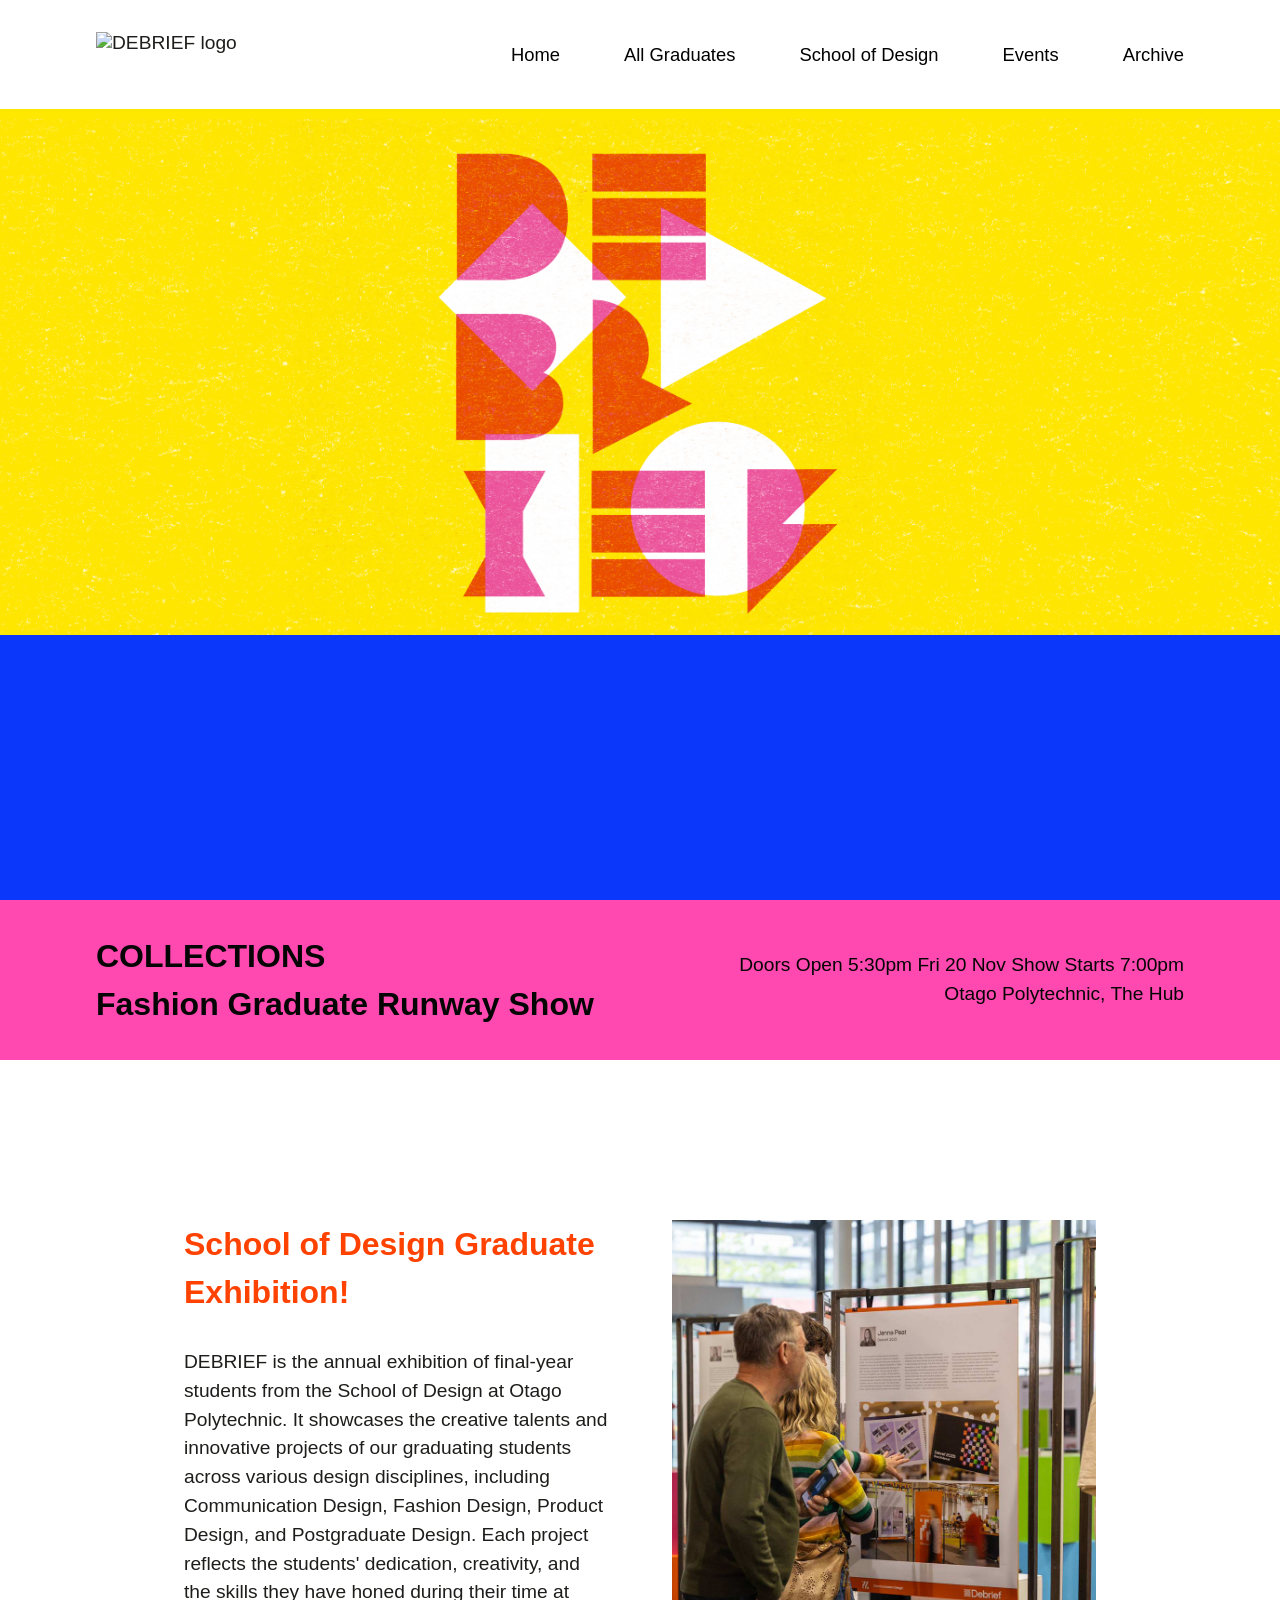
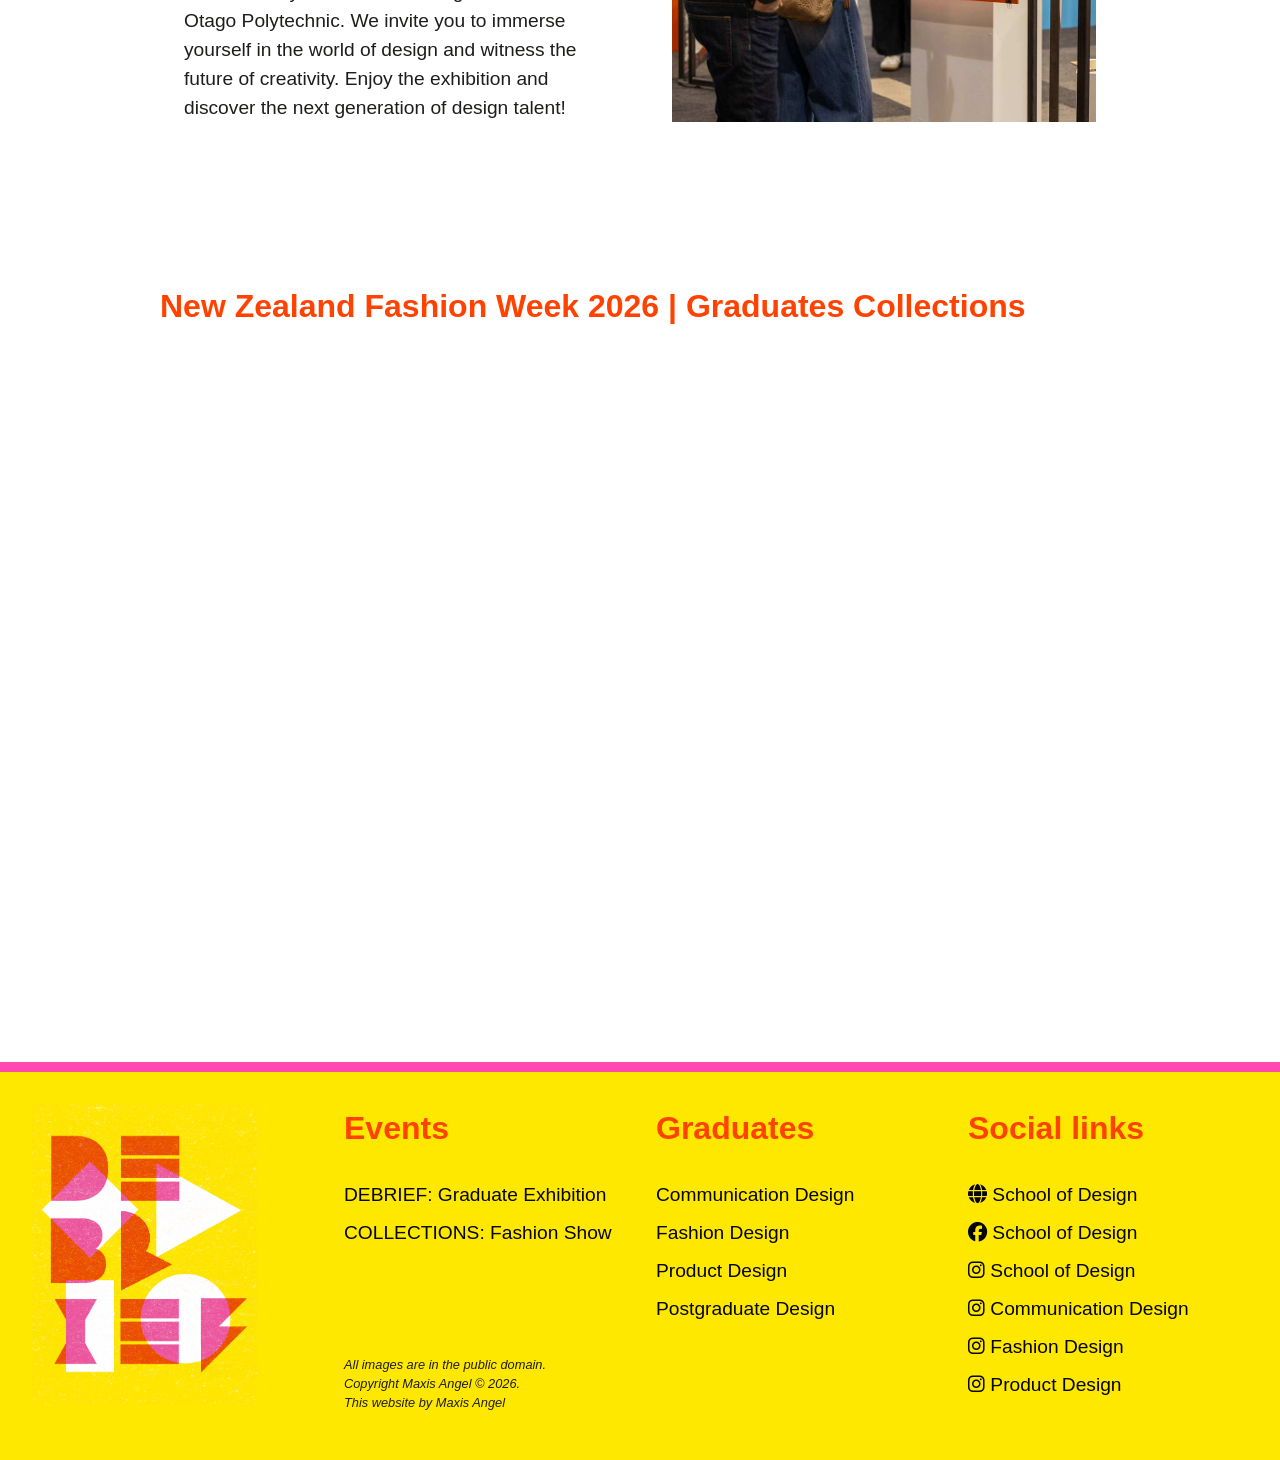
==== collections.html @ abe5d5ec "Initial commit" ====
<!DOCTYPE html>
<html lang="en-nz"> <!-- New Zealand English -->

<head>
    <meta charset="UTF-8">
    <meta name="viewport" content="width=device-width, initial-scale=1.0">

    <!-- Search Engine Optimisation (SEO) metadata. -->
    <meta name="description" content="My website description." />
    <link rel="canonical" href="http://design.ac.nz/student/2024/your-name/final-project" />
    <meta property="og:locale" content="en_NZ" />
    <meta property="og:type" content="website" />
    <meta property="og:title" content="My Website." />
    <meta property="og:description" content="My website description." />
    <meta property="og:url" content="http://design.ac.nz/student/2024/your-name/final-project" />
    <meta property="og:site_name" content="My Website." />
    <meta name="twitter:card" content="summary" />
    <meta name="twitter:description" content="My website description." />
    <meta name="twitter:title" content="My Website." />
    <meta name="twitter:site" content="@YourName" />
    <meta name="twitter:creator" content="@YourName" />
    <script
        type='application/ld+json'>{"@context":"https://schema.org","@type":"WebSite","@id":"http://design.ac.nz/student/2024/your-name/final-project","url":"http://design.ac.nz/student/2024/your-name/final-project","name":"My Website.","potentialAction":{"@type":"SearchAction","target":"http://design.ac.nz/student/2024/your-name/final-project?s={search_term_string}","query-input":"required name=search_term_string"}}</script>
    <script
        type='application/ld+json'>{"@context":"https://schema.org","@type":"Organization","url":"http://design.ac.nz/student/2024/your-name/final-project","sameAs":["https://www.facebook.com/YourName/","https://www.instagram.com/YourName/","https://www.youtube.com/user/YourName","https://nz.pinterest.com/YourName/","https://twitter.com/YourName"],"@id":"http://design.ac.nz/student/2024/your-name/final-project#organization","name":"My Website. Limited","logo":"http://design.ac.nz/student/2024/your-name/final-project/images/logo.png"}</script>
    <!-- / (SEO) metadata. -->

    <!-- Google Fonts - Google Sans -->
    <link rel="preconnect" href="https://fonts.googleapis.com">
    <link rel="preconnect" href="https://fonts.gstatic.com" crossorigin>
    <link href="https://fonts.googleapis.com/css2?family=Google+Sans:ital,opsz,wght@0,17..18,400..700;1,17..18,400..700&display=swap" rel="stylesheet">

    <!-- Google Fonts - Host Grotesk
    <link rel="preconnect" href="https://fonts.googleapis.com">
    <link rel="preconnect" href="https://fonts.gstatic.com" crossorigin>
    <link href="https://fonts.googleapis.com/css2?family=Host+Grotesk:ital,wght@0,300..800;1,300..800&display=swap" rel="stylesheet">

     Google Fonts - Space Grotesk
    <link rel="preconnect" href="https://fonts.googleapis.com">
    <link rel="preconnect" href="https://fonts.gstatic.com" crossorigin>
    <link href="https://fonts.googleapis.com/css2?family=Space+Grotesk:wght@300..700&display=swap" rel="stylesheet"> -->

    <!-- Google Fonts - hamburger menu icon -->
    <link rel="stylesheet" href="https://fonts.googleapis.com/css2?family=Material+Symbols+Outlined:opsz,wght,FILL,GRAD@20..48,100..700,0..1,-50..200&display=block" />

    <link href="https://fonts.googleapis.com/css2?family=Material+Symbols+Outlined" rel="stylesheet">

    <!-- Flickity Carousel CSS -->
    <link rel="stylesheet" href="https://unpkg.com/flickity@2/dist/flickity.min.css">

    <!-- my css -->
    <link rel="stylesheet" href="stylesheet.css">

    <link rel="stylesheet" href="https://cdnjs.cloudflare.com/ajax/libs/font-awesome/6.5.2/css/all.min.css">

    <title>Website Template</title>
</head>

<body>

            <!-- = = = = = = = = = = = = = = = = = = = = = = = = = = = = = =

          HEADER AND NAVIGATION
          Notes:
          - need to attach old debrief website links into archive button
          - ONLY create dummy pages!
          - need to add logo to the left of navigtion links. Right align the navigation links.
    
        = = = = = = = = = = = = = = = = = = = = = = = = = = = = = = -->

        <header>
            <nav class="topnav" id="myTopnav">

                <!-- Logo -->
                <div>
                    <img src="images/debrieflogo_nav.png" alt="DEBRIEF logo" class="navlogo">
                </div>

                <a href="index.html">Home</a>

                <!-- All Graduates -->
                <div class="dropdown">
                    <div class="dropdown-title">
                        <a href="graduates.html" class="dropbtn">All Graduates</a>
                        <button type="button" class="dropdown-toggle" onclick="toggleDropdown(this)" aria-label="Toggle All Graduates submenu">
                            <span class="material-symbols-outlined">expand_more</span>
                        </button>
                    </div>

                    <div class="dropdown-content">
                        <a href="students-communication.html">Communication Design</a>
                        <a href="students-fashion.html">Fashion Design</a>
                        <a href="students-product.html">Product Design</a>
                        <a href="students-postgraduate.html">Postgraduate Design</a>
                    </div>
                </div>

                <!-- School of Design -->
                <div class="dropdown">
                    <div class="dropdown-title">
                        <a href="school-of-design.html" class="dropbtn">School of Design</a>
                        <button type="button" class="dropdown-toggle" onclick="toggleDropdown(this)" aria-label="Toggle School of Design submenu">
                            <span class="material-symbols-outlined">expand_more</span>
                        </button>
                    </div>

                    <div class="dropdown-content">
                        <a href="about-communication.html">About Communication Design</a>
                        <a href="about-fashion.html">About Fashion Design</a>
                        <a href="about-product.html">About Product Design</a>
                        <a href="about-postgraduate.html">About Postgraduate Design</a>
                    </div>
                </div>

                <!-- Events -->
                <div class="dropdown">
                    <div class="dropdown-title">
                        <a href="events.html" class="dropbtn">Events</a>
                        <button type="button" class="dropdown-toggle" onclick="toggleDropdown(this)" aria-label="Toggle Events submenu">
                            <span class="material-symbols-outlined">expand_more</span>
                        </button>
                    </div>

                    <div class="dropdown-content">
                        <a href="debrief.html">DEBRIEF: Student Exhibition</a>
                        <a href="collections.html">COLLECTIONS: Fashion Show</a>
                    </div>
                </div>

                <!-- Archive -->
                <div class="dropdown">
                    <div class="dropdown-title">
                        <a href="archive.html" class="dropbtn">Archive</a>
                        <button type="button" class="dropdown-toggle" onclick="toggleDropdown(this)" aria-label="Toggle Archive submenu">
                            <span class="material-symbols-outlined">expand_more</span>
                        </button>
                    </div>

                    <div class="dropdown-content">
                        <a href="https://design.ac.nz/debrief/2025/" target="_blank">2025</a>
                        <a href="https://design.ac.nz/debrief/2024/" target="_blank">2024</a>
                        <a href="https://design.ac.nz/graduate/2023/" target="_blank">2023</a>
                        <a href="https://design.ac.nz/graduate/2022/" target="_blank">2022</a>
                        <a href="https://design.ac.nz/graduate/2021/" target="_blank">2021</a>
                        <a href="https://design.ac.nz/graduate/2020/" target="_blank">2020</a>
                        <a href="https://design.ac.nz/graduate/2019/" target="_blank">2019</a>
                        <a href="https://design.ac.nz/graduate/2018/" target="_blank">2018</a>
                        <a href="https://design.ac.nz/graduate/2017/" target="_blank">2017</a>
                        <a href="https://design.ac.nz/graduate/2016/" target="_blank">2016</a>
                        <a href="https://design.ac.nz/graduate/2015/" target="_blank">2015</a>
                        <a href="https://design.ac.nz/graduate/2014/" target="_blank">2014</a>
                        <a href="https://design.ac.nz/graduate/2013/" target="_blank">2013</a>
                        <a href="https://design.ac.nz/graduate/2012/" target="_blank">2012</a>
                        <a href="https://design.ac.nz/graduate/2011/" target="_blank">2011</a>
                        <a href="https://design.ac.nz/graduate/2010/" target="_blank">2010</a>
                    </div>
                </div>

            </nav>
            

            <!-- Hamburger -->
            <button type="button" class="icon" id="menuToggle" onclick="toggleMenu()" aria-label="Toggle menu" aria-expanded="false" aria-controls="myTopnav">
                <span class="material-symbols-outlined" id="menuIcon">menu</span>
            </button>
        </header>

    <script>
        function toggleMenu() {
            var nav = document.getElementById("myTopnav");
            var button = document.getElementById("menuToggle");
            var icon = document.getElementById("menuIcon");

            if (nav.className === "topnav") {
                nav.className += " responsive";
                icon.textContent = "close";
                button.setAttribute("aria-expanded", "true");
            } else {
                nav.className = "topnav";
                icon.textContent = "menu";
                button.setAttribute("aria-expanded", "false");
            }
        }

        function toggleDropdown(button) {
            if (window.innerWidth <= 1170) {
                var dropdown = button.closest(".dropdown");
                dropdown.classList.toggle("open");
            }
        }
    </script>

        <!-- = = = = = = = = = = = = = = = = = = = = = = = = = = = = = =

          LOOPING ANIMATION
    
        = = = = = = = = = = = = = = = = = = = = = = = = = = = = = = -->

        <section class="looping-animation">
            <img src="images/DEBRIEFlogo_Screen.png" alt="All Design Graduates" class="title-image">
        </section>

        <section class="debrief-dates">
            <h2 class="debrief-dates-title">
                COLLECTIONS <br class="desktop-break"> Fashion Graduate Runway Show
            </h2>
            <p> 
                Doors Open 5:30pm Fri 20 Nov <span class="mobile-break"><br></span> Show Starts 7:00pm <br> Otago Polytechnic, The Hub
            </p>
        </section>

    <main> <!-- Main content area is set to 100% width -->

        <!-- = = = = = = = = = = = = = = = = = = = = = = = = = = = = = =

          DESCRIPTION OF DEBRIEF
    
        = = = = = = = = = = = = = = = = = = = = = = = = = = = = = = -->

        <article class="single-item">
            <h2 class="single-item__h2">School of Design Graduate Exhibition!</h2>

            <p class="single-item__introduction">DEBRIEF is the annual exhibition of final-year students from the School of Design at Otago Polytechnic. It showcases the creative talents and innovative projects of our graduating students across various design disciplines, including Communication Design, Fashion Design, Product Design, and Postgraduate Design. Each project reflects the students' dedication, creativity, and the skills they have honed during their time at Otago Polytechnic. We invite you to immerse yourself in the world of design and witness the future of creativity. Enjoy the exhibition and discover the next generation of design talent!</p>

            <img src="images/square_placeholder.jpg" alt="DEBRIEF exhibition image" class="single-item__image">
        </article>

        <section class="collections-OP-video">
            <h2>
                New Zealand Fashion Week 2026 | Graduates Collections
            </h2>

            <div class="youtube-video">
                <iframe
                    id="walkthrough-video"
                    src="https://www.youtube.com/embed/FX4dPj4fS08"
                    title="YouTube video player"
                    frameborder="0"
                    allow="accelerometer; autoplay; clipboard-write; encrypted-media; gyroscope; picture-in-picture; web-share"
                    referrerpolicy="strict-origin-when-cross-origin"
                    allowfullscreen>
                </iframe>
            </div>
        </section>

    </main> <!-- End of main content area -->

        <!-- = = = = = = = = = = = = = = = = = = = = = = = = = = = = = =

          FOOTER
    
        = = = = = = = = = = = = = = = = = = = = = = = = = = = = = = -->

        <footer>
            <div class="footer-grid">

                <article class="footer__image">
                    <img src="images/debrieflogo_portrait.png" alt="DEBRIEF logo" class="footer__image__logo">
                </article>

                <article class="footer__menu">
                    <h2>
                        Events
                    </h2>
                    <ul class="footer__menu__list">
                        <li><a href="debrief.html">DEBRIEF: Graduate Exhibition</a></li>
                        <li><a href="collections.html">COLLECTIONS: Fashion Show</a></li>
                    </ul>

                    <div class="footer__copyright-details">
                        <p>All images are in the public domain.<br>Copyright Maxis Angel &copy; 2026.</p>
                        <p xmlns:cc="http://creativecommons.org/ns#" xmlns:dct="http://purl.org/dc/terms/"><span
                        property="dct:title">This website</span> by <span property="cc:attributionName">Maxis Angel</span></p>
                    </div>

                </article>

                <article class="footer__menu">
                    <h2>
                        Graduates
                    </h2>
                    <ul class="footer__menu__list">
                        <li><a href="students-communication.html">Communication Design</a></li>
                        <li><a href="students-fashion.html">Fashion Design</a></li>
                        <li><a href="students-product.html">Product Design</a></li>
                        <li><a href="students-postgraduate.html">Postgraduate Design</a></li>
                    </ul>
                </article>

                <article class="footer__menu">
                    <h2>
                        Social links
                    </h2>
                    <ul class="footer__menu__list">
                        <li><a href="https://www.op.ac.nz/schools/school-of-design" target="_blank"><i class="fa-solid fa-globe"></i> School of Design</a></li>
                        <li><a href="#" target="_blank"><i class="fa-brands fa-facebook"></i> School of Design</a></li>
                        <li><a href="https://www.instagram.com/otagopolydesign/" target="_blank"><i class="fa-brands fa-instagram"></i> School of Design</a></li>
                        <li><a href="https://www.instagram.com/otagopolycommunication/" target="_blank"><i class="fa-brands fa-instagram"></i> Communication Design</a></li>
                        <li><a href="https://www.instagram.com/otagopolyfashion/" target="_blank"><i class="fa-brands fa-instagram"></i> Fashion Design</a></li>
                        <li><a href="https://www.instagram.com/otagopolyproduct/" target="_blank"><i class="fa-brands fa-instagram"></i> Product Design</a></li>
                    </ul>
                </article>

            </div>


            <!-- <p>
                Copyright Your Name &copy; 2024. Copyright material on this website is protected by copyright owned by
                Your Name Here. Unless indicated otherwise for specific items or collections of content (either below or
                within specific items or collections), this copyright material is licensed for re-use under the Creative
                Commons Attribution / Share-Alike (CC BY-SA 4.0) International licence. In essence, you are free to
                copy, distribute and adapt the material, as long as you attribute it to me and abide by the other
                licence terms. Please note that this licence does not apply to any logos, design, images, photography,
                drawing, animation, emblems and trade marks on the website or to the website’s design elements, or to
                any other photography and imagery embedded in the website or used in the background. Those specific
                items may not be re-used without express permission from the website owner.
            </p> -->

        </footer>
    </body>
---- stylesheet.css ----
/*  = = = = = = = = = = = = = = = = = = = = = = = = = = = = = = = = =

  Author: Your name here
  Date: creation date

  CONTENTS:
  ________

  001   COLOUR                          (line 24)
  002.  GENERAL STYLES                  (line 34)
  003.  HEADER                          (line 66)
  004.  NAVIGATION MENU                 (line 87)
  005.  INTRO BANNER AT TOP OF PAGE     (line 189)
  006.  FLICKITY CAROUSEL               (line 240)
  007.  PORTRAIT LAYOUT                 (line 258)
  008.  LANDSCAPE LAYOUT                (line 306)
  009.  MASONRY LAYOUT                  (line 354)
  010.  SINGLE ITEM LAYOUT              (line 380)
  011.  CONTACT FORM                    (line 507)
  012.  WEBSITE FOOTER                  (line 648)
  013.  DROPDOWN NAV                    (line 804)
  014.  BACKGROUND VIDEO                (line 864)

  (to jump to any section of the Contents, use the section number (e.g. 002) in 'Find', Cmd-F) */

/* = = = = = = = = = = = = = = = = = = = = = = = = = = = = = = = 
  
      001.  COLOUR
  
= = = = = = = = = = = = = = = = = = = = = = = = = = = = = = = = */

:root {
    --black-text: #050505;
    --orange-text: #FF4200;
    --main-background: #ffffff;
    --header-background: #ffffff;
    --intro-background: #ffffff;
    --portrait-background: #ffe800;
    --footer-background: #ffe800;
    --yellow: #ffe800;
    --pink: #ff48b0;
    --comms-green: #8dc63f;
    --comms-dark: #339c34;
    --fashion-blue: #60c8d6;
    --product-red: #ef4237;
    --postgrad-purple: #9c3e97;
}

/* = = = = = = = = = = = = = = = = = = = = = = = = = = = = = = = 
  
      002.  GENERAL STYLES
  
= = = = = = = = = = = = = = = = = = = = = = = = = = = = = = = = */

html, body {
    overflow-x: hidden;
}

body {
    font-optical-sizing: auto;
    font-weight: 400;
    font-style: normal;
    color: #1d1d1b;
    font-size: 1.2rem;
    background-color: #0b37fa;
}

p {
    line-height: 1.5;
    font-weight: 400; /* 400 is normal, 500 is medium, 600 is semi-bold, 700 is bold, */
    font-family: "Google Sans", sans-serif;
    font-size: 1.2rem;
}

h3 {
    font-family: "Google Sans", sans-serif;
    font-weight: 500;
    font-size: 1.25rem;
    line-height: 1.5;
}

h2 {
    font-family: "Google Sans", sans-serif;
    font-weight: 700;
    font-size: 2rem;
    line-height: 1.5;
}

h1 {
    font-family: "Google Sans", sans-serif;
    font-weight: 700;
    font-size: 3rem;
    line-height: 1.5;
    color: var(--orange-text)
}

img {
    width: 100%;
}

/* Box sizing rules */
*,
*::before,
*::after {
    box-sizing: border-box;
}

* {
    margin: 0;
    padding: 0;
    box-sizing: border-box;
}

/* This is the main content container for all pages - max width 100%, or 75rem*/
main {
    max-width: 100%;
    background-color: var(--main-background);
    margin: 0 auto;
    /* The line above makes the container centred within the page */
    font-family: "Google Sans", sans-serif;
    padding: 0rem 10rem;
}

@media screen and (max-width: 1170px) {
    main {
    background-color: var(--main-background);
    padding: 3rem;
    font-family: "Google Sans", sans-serif;
}
}

@media screen and (max-width: 600px) {
    main {
    background-color: var(--main-background);
    padding: 1rem;
    font-family: "Google Sans", sans-serif;
}
}

.external-link {
    text-decoration: underline;
    color: var(--cream-text);
}

.grid-heading {
    font-weight: 500;
    margin-top: 4rem;
    margin-left: 2rem;
}

.standalone-h2 {
    font-weight: 800;
    padding-top: 4rem;
    color: var(--orange-text);
}

/* = = = = = = = = = = = = = = = = = = = = = = = = = = = = = = =
  
    003.  HEADER
  
= = = = = = = = = = = = = = = = = = = = = = = = = = = = = = = = */

header {
    position: fixed;
    width: 100%;
    z-index: 10;
    margin: 0 auto;
    background-color: var(--header-background);
    border-bottom: 10px solid var(--yellow);
    padding: 2rem 6rem;
    font-family: "Google Sans", sans-serif;
}

header h1 {
    color: var(--orange-text);
    font-weight: 600;
}

.communication-header {
    border-bottom: 10px solid var(--comms-green);
}


/* = = = = = = = = = = = = = = = = = = = = = = = = = = = = = = = = =
  
    004.  NAVIGATION MENU
  
= = = = = = = = = = = = = = = = = = = = = = = = = = = = = = = = */

.topnav {
    display: flex;
    align-items: center;
    gap: 2rem 4rem;
    width: 100%;
    font-weight: 500;
}

.topnav a {
    color: #000;
    text-decoration: none;
    font-size: 1.15rem;
}

.topnav a:hover {
    text-decoration: underline;
}

.topnav a.current-page {
    font-weight: 500;
}


/* LOGO */

.topnav > div:first-child {
    margin-right: auto;
}

.navlogo {
    display: block;
    height: 45px;
    width: auto;
}


/* HAMBURGER */

.icon {
    display: none;
    position: absolute;
    top: 1.5rem;
    right: 2rem;
    background: none;
    border: none;
    outline: none;
    cursor: pointer;
    padding: 0;
    color: #000;
    font-size: 2rem;
}


/* DROPDOWN ARROW */

.dropdown-toggle {
    display: none;
}


/* SPACING FOR MOBILE MENU ITEMS */

.topnav.responsive > a,
.topnav.responsive > .dropdown {
    margin-bottom: 1rem;
}


/* = = = = = = = = = = = = = = = = = = = = = = = = = = = = = = =
  
    005.  RESPONSIVE NAVIGATION
  
= = = = = = = = = = = = = = = = = = = = = = = = = = = = = = = = */


/* First breakpoint */

@media screen and (max-width: 1170px) {

    header {
        min-height: 4rem;
        padding: 1rem 2rem;
    }

    .topnav a {
        display: none;
    }

    .icon {
        display: block;
        position: absolute;
        top: 1.5rem;
        right: 2rem;
    }

    .topnav.responsive {
        display: grid;
        grid-template-columns: 1fr;
        gap: 0.7rem;
        position: absolute;
        top: 0;
        right: 0;
        width: 100%;
        margin-top: 0;
        padding: 6rem 2rem 4rem 2rem;
        background-color: var(--header-background);
        box-sizing: border-box;
        overflow-x: hidden;
        border-bottom: 10px solid var(--yellow);
    }

    /* STOP LOGO FROM PUSHING MENU WIDER */
    .topnav.responsive > div:first-child {
        position: absolute;
        top: 1rem;
        left: 2rem;
        margin: 0;
        z-index: 2;
    }

    .topnav.responsive .navlogo {
        max-width: 100%;
        height: 45px;
        object-fit: contain;
    }

    .topnav.responsive a {
        display: block;
        text-align: right;
    }

    .topnav.responsive .dropdown-title {
        display: flex;
        align-items: center;
        justify-content: flex-end;
    }

    .topnav.responsive .dropdown-title .dropbtn {
        display: block;
    }

    .topnav.responsive .dropdown-toggle {
        display: block;
        background: none;
        border: none;
        padding: 0;
        margin-left: 0.5rem;
        cursor: pointer;
        color: #000;
    }

    .topnav.responsive .dropdown-toggle .material-symbols-outlined {
        display: block;
        font-size: 1.5rem;
    }

    .topnav.responsive .dropdown-content {
        display: none;
        position: static;
        min-width: 0;
        max-height: none;
        overflow: visible;
        box-shadow: none;
        border-radius: 0;
        padding: 0.25rem 0 0.5rem 1rem;
        background-color: transparent;
    }

    .topnav.responsive .dropdown:hover .dropdown-content {
        display: none;
    }

    .topnav.responsive .dropdown.open .dropdown-content {
        display: block;
    }

    .topnav.responsive .dropdown-content a {
        display: block;
        padding: 0.4rem 0;
        font-size: 1rem;
        text-align: right;
    }
}


/* Second breakpoint */

@media screen and (max-width: 400px) {

    header h1 {
        max-width: 18.75rem;
        line-height: 100%;
    }
}
/* = = = = = = = = = = = = = = = = = = = = = = = = = = = = = = = = =
  
    005.  INTRO BANNER AT TOP OF PAGE
  
= = = = = = = = = = = = = = = = = = = = = = = = = = = = = = = = = */

.introduction {
    background-color: var(--intro-background);
    padding: 2rem;
}

.introduction h2 {
    color: var(--orange-text);
    font-weight: 400;
    font-size: 1.8rem;
    margin-bottom: 1rem;
}

.introduction p {
    color: var(--orange-text);
    font-weight: 300;
    font-size: 1rem;
    margin-bottom: 1rem;
}

.readmore-button {
    background-color: var(--button-colour);
    border: none;
    color: var(--off-white);
    padding: 7px 20px;
    text-align: center;
    text-decoration: none;
    display: inline-block;
    font-size: 1rem;
    margin-top: 1rem;
    cursor: pointer;
    box-shadow: 0 2px 5px rgba(0, 0, 0, 0.25);
    transition: all .3s;
    border-radius: 5px;
}

.readmore-button:hover {
    background-color: var(--button-colour);
    color: var(--cream-text);
    box-shadow: none;
}

.readmore-button:active {
    box-shadow: inset 0 2px 15px rgba(0, 0, 0, .3);
}

/* = = = = = = = = = = = = = = = = = = = = = = = = = = = = = = = = =
  
    006.  FLICKITY CAROUSEL
  
= = = = = = = = = = = = = = = = = = = = = = = = = = = = = = = = = */

.carousel-section .caption {
    background: var(--slide-out-menu-background);
    margin: 0;
    padding: 10px;
    text-align: center;
    color: var(--description-text-colour);
    font-size: .8rem;
    font-weight: 200;
    font-family: var(--typeface-open-sans);
    font-style: italic;
}

.carousel-cell {
    width: 100%;
}

/* = = = = = = = = = = = = = = = = = = = = = = = = = = = = = = = = =
  
    007.  PORTRAIT LAYOUT - for a grid of portrait format images
  
= = = = = = = = = = = = = = = = = = = = = = = = = = = = = = = = = */

/* This sets the grid layout for the page. */
@supports (display: grid) {
    .portrait__grid {
        display: grid;
        grid-template-columns: repeat(4,1fr);
        gap: 2rem;
        margin: 2rem;
    }
}

@media (max-width: 900px) {
        .portrait__grid {
            grid-template-columns: repeat(2, 1fr);
            gap: 2rem;
            margin: 2rem;
            display: grid;
        }
    }

/* This 'portrait' class is a container for the text and images */
.portrait {
    text-align: center;
    background-color: var(--portrait-background);
    border-radius: .4rem;
    padding: 2rem 2rem 1.4rem 2rem;
    transition: box-shadow .3s;
    text-decoration: none;
    color: var(--dark-text);
}

.portrait:hover {
    box-shadow: rgba(50, 50, 93, 0.5) 0px 13px 27px -5px, rgba(0, 0, 0, 0.5) 0px 8px 16px -8px;
}

.portrait__image {
    width: 100%;
}

.portrait__name {
    color: var(--dark-text);
    font-weight: 400;
    margin-top: .8rem;
    margin-bottom: .4rem;
}

.portrait__description {
    color: var(--dark-text);
    font-weight: 400;
    font-size: .7rem;
    margin-bottom: 1rem;
}

/* *********************
    Discipline Grid - REGULAR
********************* */

/* This sets the grid layout for the page. */
@supports (display: grid) {
    .discipline__grid {
        display: grid;
        grid-template-columns: repeat(4, minmax(0, 1fr));
        gap: 2rem;
        margin: 2rem;
    }
}


/* Tablet / mobile */
@media (max-width: 1170px) {
    .discipline__grid {
        grid-template-columns: 1fr;
        gap: 1rem;
        margin: 2rem;
    }

    .discipline {
        display: grid;
        grid-template-columns: 1fr 2fr;
        align-items: center;
        gap: 1.5rem;
        text-align: left;
    }

    .discipline__image {
        max-height: 150px;
        width: auto;
    }

    .discipline__name {
        margin: 0;
    }
}

@media (max-width: 520px) {
    .discipline__grid {
        grid-template-columns: 1fr;
        gap: 1rem;
        margin: 2rem;
    }

    .discipline {
        grid-template-columns: 1fr;
        text-align: center;
    }

    .discipline__image {
        width: 100%;
        height: auto;
        object-fit: contain;
        display: block;
        margin: 0 auto;
    }

    .discipline__name {
        margin-top: .8rem;
        margin-bottom: .4rem;
    }
}


/* This 'discipline' class is a container for the text and images */
.discipline {
    text-align: center;
    border-radius: .4rem;
    padding: 2rem 2rem 1.4rem 2rem;
    transition: box-shadow .3s;
    text-decoration: none;
    color: var(--dark-text);
    min-width: 0;
    box-sizing: border-box;
}


/* The :nth-child targets each discipline box to allow them to be different colours */
.discipline:nth-child(1) {
    background-color: var(--comms-green);
}

.discipline:nth-child(2) {
    background-color: var(--fashion-blue);
}

.discipline:nth-child(3) {
    background-color: var(--product-red);
}

.discipline:nth-child(4) {
    background-color: var(--postgrad-purple);
}


.discipline:hover {
    box-shadow: rgba(50, 50, 93, 0.5) 0px 13px 27px -5px,
                rgba(0, 0, 0, 0.5) 0px 8px 16px -8px;
}


.discipline__name {
    color: var(--dark-text);
    font-weight: 400;
    margin-top: .8rem;
    margin-bottom: .4rem;
}


.discipline__description {
    color: var(--dark-text);
    font-weight: 400;
    font-size: .7rem;
    margin-bottom: 1rem;
}

/**********************
    Discipline Grid - NARROW
**********************/

@supports (display: grid) {

    /* =================================
       DESKTOP — 4 boxes in one row
    ================================= */

    .discipline__grid__narrow {
        display: none;
        grid-template-columns: repeat(4, minmax(0, 1fr));
        gap: 2rem;
        margin: 2rem;
    }

    /* Show grid when opened */
    .discipline__grid__narrow.open {
        display: grid;
    }

    /* Image + name side-by-side inside each box */
    .discipline_narrow {
        display: grid;
        grid-template-columns: 1fr 2fr;
        align-items: center;
        gap: 1rem;
        border-radius: .4rem;
        color: var(--black-text);
        padding: 1rem 2rem;
    }

    .discipline__image_narrow {
        width: 100%;
        height: auto;
        display: block;
    }

    .discipline_narrow .discipline__name_narrow {
        color: var(--black-text);
        font-weight: 500;
        font-size: 1.5rem;
        margin-top: .8rem;
        margin-bottom: .4rem;
    }
}


/* =================================
   DISCIPLINE TITLE + ARROW
   ALWAYS CLICKABLE
================================= */

.discipline-toggle {
    display: inline-flex;
    align-items: center;
    justify-content: flex-start;
    gap: .6rem;

    border: none;
    background: none;
    padding: 0;

    font-family: inherit;
    font-size: inherit;
    text-align: left;

    cursor: pointer;
}


/* Title */
.discipline-toggle__title {
    display: block;
}


/* Arrow */
.discipline-arrow {
    display: inline-flex;
    align-items: center;
    justify-content: center;

    font-family: Arial, sans-serif;
    font-size: 2rem;
    font-weight: 900;
    line-height: 1;

    height: 1em;
    width: 1em;

    transform: translateY(-0.05em);

    transition: transform .2s ease;
}


/* Open state */
.discipline-toggle.open .discipline-arrow {
    transform: translateY(-0.05em) rotate(180deg);
}



/* =================================
   BELOW 1600px
   Single-column dropdown
================================= */

@media (max-width: 1600px) {

    .discipline__grid__narrow.open {
        grid-template-columns: 1fr;
        gap: 1rem;
        margin: 1rem 2rem 2rem;
    }

    .discipline_narrow {
        grid-template-columns: 1fr 2fr;
        text-align: left;
    }

    .discipline__image_narrow {
        max-height: 150px;
        width: auto;
    }

    .discipline__name_narrow {
        margin: 0;
    }
}


/* =================================
   MOBILE — 520px AND BELOW
================================= */

@media (max-width: 520px) {

    .discipline__grid__narrow.open {
        grid-template-columns: 1fr;
        gap: 1rem;
        margin: 2rem;
    }

    .discipline_narrow {
        grid-template-columns: 1fr;
        text-align: center;
    }

    .discipline__image_narrow {
        width: 100%;
        height: auto;
        object-fit: contain;
        display: block;
        margin: 0 auto;
    }

    .discipline__name_narrow {
        margin-top: .8rem;
        margin-bottom: .4rem;
    }
}


/* =================================
   DISCIPLINE COLOURS
================================= */

.discipline_narrow:nth-child(1) {
    background-color: var(--comms-green);
}

.discipline_narrow:nth-child(2) {
    background-color: var(--fashion-blue);
}

.discipline_narrow:nth-child(3) {
    background-color: var(--product-red);
}

.discipline_narrow:nth-child(4) {
    background-color: var(--postgrad-purple);
}

/* = = = = = = = = = = = = = = = = = = = = = = = = = = = = = = = = =
  
    009.  MASONRY LAYOUT - for a mix of landscape and portrait format images
  
= = = = = = = = = = = = = = = = = = = = = = = = = = = = = = = = = */

.grid--masonry {
    columns: 2;
    column-gap: 4rem;
}

.grid--masonry > * {
    width: 100%;
}

.grid--masonry img {
    width: 100%;
    height: auto;
    display: block;
    border-radius: 4px;
    margin-bottom: 4rem;
    break-inside: avoid;
    cursor: pointer;
}

@media screen and (max-width: 1170px) {

    .grid--masonry {
        columns: 2;
        column-gap: 2rem;
    }
}

@media screen and (max-width: 600px) {

    .grid--masonry {
        columns: 1;
        column-gap: 2rem;
    }
}


/* = = = = = = = = = = = = = = = = = = = = = = = = = = = = = = = = =
  
    Different image layout (Individual Project page)
  
= = = = = = = = = = = = = = = = = = = = = = = = = = = = = = = = = */

.project-content {
    width: 100%;
}

/* FULL WIDTH IMAGE */

.image-full {
    width: 100%;
    padding-bottom: 4rem;
}

.image-full img {
    display: block;
    width: 100%;
    height: auto;
}


/* TWO HALF WIDTH IMAGES */

.image-half {
    display: grid;
    grid-template-columns: 1fr 1fr;
    width: 100%;
    padding-bottom: 4rem;
    column-gap: 4rem;
}

.image-half img {
    display: block;
    width: 100%;
    height: auto;
}

@media screen and (max-width: 600px) {

    .image-half {
        grid-template-columns: 1fr;
    }

    .project-text {
        padding: 4rem 2rem;
    }

}


/* = = = = = = = = = = = = = = = = = = = = = = = = = = = = = = = = =
  
    Lightbox
  
= = = = = = = = = = = = = = = = = = = = = = = = = = = = = = = = = */

/* =========================================
   LIGHTBOX
========================================= */

.lightbox {
    position: fixed;
    inset: 0;
    z-index: 9999;

    display: none;
    align-items: center;
    justify-content: center;

    background: rgba(0, 0, 0, 0.95);

    padding: 2rem;
}

.lightbox.active {
    display: flex;
}


/* IMAGE */

.lightbox-image {
    max-width: 90vw;
    max-height: 90vh;

    width: auto;
    height: auto;

    object-fit: contain;
}


/* CLOSE BUTTON */

.lightbox-close {
    position: absolute;

    top: 2rem;
    right: 2rem;

    border: none;
    background: none;

    color: white;

    font-size: 3rem;
    line-height: 1;

    cursor: pointer;

    z-index: 2;
}


/* ARROWS */

.lightbox-arrow {
    position: absolute;

    top: 50%;
    transform: translateY(-50%);

    border: none;
    background: none;

    color: white;

    font-size: 3rem;

    cursor: pointer;

    padding: 2rem;

    z-index: 2;
}

.lightbox-prev {
    left: 1rem;
}

.lightbox-next {
    right: 1rem;
}


/* MAKE PROJECT IMAGES CLICKABLE */

.image-full img,
.image-half img {
    cursor: pointer;
}


/* MOBILE */

@media screen and (max-width: 600px) {

    .lightbox {
        padding: 1rem;
    }

    .lightbox-image {
        max-width: 100%;
        max-height: 85vh;
    }

    .lightbox-arrow {
        font-size: 2rem;
        padding: 1rem;
    }

    .lightbox-prev {
        left: 0;
    }

    .lightbox-next {
        right: 0;
    }

    .lightbox-close {
        top: 1rem;
        right: 1rem;
        font-size: 2.5rem;
    }

}


/* = = = = = = = = = = = = = = = = = = = = = = = = = = = = = = = = =
  
    Project description (above masonry)
  
= = = = = = = = = = = = = = = = = = = = = = = = = = = = = = = = = */

.project-info {
    display: grid;
    grid-template-columns: 1fr 1fr;
    gap: 4rem;
    align-items: center;
    padding-bottom: 4rem;
    padding-top: 15rem;
}

.project-info__title {
    display: flex;
    flex-direction: column;
    gap: 1rem;
}

.project-info h2,
.project-info h3,
.project-info p {
    margin: 0;
}

@media screen and (max-width: 1170px) {

    .project-info {
        display: grid;
        grid-template-columns: 1fr;
        column-gap: 0;
        padding-top: 6rem;
    }
}

/* = = = = = = = = = = = = = = = = = = = = = = = = = = = = = = = = =
  
    STUDENT INFORMATION SECTION (Individual Portfolio page)
  
= = = = = = = = = = = = = = = = = = = = = = = = = = = = = = = = = */

.student-info {
    padding: 10rem 0rem;
    display: grid;
    grid-template-columns: 1fr 1fr;
    column-gap: 4rem;
    row-gap: 0rem;
}

.student-contact-info {
    grid-column: 1;
    grid-row: 1 / 3;
}

.student-written-info {
    grid-column: 2;
    grid-row: 1;
}

.student-quote {
    grid-column: 2;
    grid-row: 2;

    color: var(--orange-text);
    font-weight: 700;
    font-size: 1.5rem;
}

.student-profile {
    width: 15rem;
    height: 15rem;
    border-radius: 50%;
    object-fit: cover;
    display: block;
}

.student-contacts {
    padding: 4rem 0rem 0rem 0rem;
    padding-right: 4rem;
    list-style: none;
    display: grid;
    grid-template-columns: 1fr 1fr;
    gap: 1rem 3rem;
}

.student-description {
    padding: 2rem 0rem;
}

@media screen and (max-width: 1495px) {
    .student-contacts {
        grid-template-columns: 1fr;
        padding: 2rem 0rem 0rem 0rem;
    }
}

@media screen and (max-width: 900px) {
    .student-quote {
        grid-column: 1 / -1;
        grid-row: 2;
    }
    .student-profile {
        width: 10rem;
        height: 10rem;
    }
    .student-written-info {
        padding-bottom: 2rem;
    }
}

@media screen and (max-width: 765px) {
    .student-info {
        grid-template-columns: 1fr;
    }

    .student-contact-info {
        grid-column: 1;
        grid-row: auto;
    }

    .student-written-info {
        grid-column: 1;
        grid-row: auto;
    }

    .student-quote {
        grid-column: 1;
        grid-row: auto;
    }

    .student-info {
        grid-template-columns: 1fr;
        padding: 4rem 0rem;
    }

    .student-contact-info {
        display: contents;
    }

    .student-profile {
        order: 1;
        justify-self: center;
        width: 15rem;
        height: 15rem;
    }

    .student-written-info {
        order: 2;
        padding: 2rem 0rem 0rem 0rem;
    }

    .student-quote {
        order: 3;
        padding: 0;
    }

    .student-contacts {
        order: 4;
    }
}

/* = = = = = = = = = = = = = = = = = = = = = = = = = = = = = = = = =
  
    010.  SINGLE ITEM LAYOUT
  
= = = = = = = = = = = = = = = = = = = = = = = = = = = = = = = = = */

@supports (display: grid) {

    .single-item {
        position: relative;
        display: grid;
        grid-template-columns: 1fr 1fr;
        column-gap: 4rem;

        width: min(95%, 70em);
        margin-inline: auto;
        padding: 10rem 0rem;
    }


    /* HEADER / H2 */

    .single-item__h2 {
        grid-column: 1;
        grid-row: 1;

        color: var(--orange-text);
        font-weight: 800;
        font-size: 2rem;

        margin: 0;
        padding: 0;
    }


    /* INTRODUCTION */

    .single-item__introduction {
        grid-column: 1;
        grid-row: 2;

        font-weight: 400;
        font-size: 1.2rem;
        max-width: 50rem;

        margin: 2rem 0 0 0;
        padding: 0;
    }


    /* IMAGE */

    .single-item__image {
        position: absolute;

        top: 10rem;
        right: 0;

        width: calc(50% - 2rem);
        height: calc(100% - 20rem);

        object-fit: cover;
        object-position: center;

        padding: 0;
    }


    /* PARAGRAPH */

    .single-item__p {
        font-weight: 400;
        font-size: 1.2rem;
        margin-bottom: 1rem;
    }


    /* H3 */

    .single-item__h3 {
        font-weight: 300;
        font-size: 2rem;
        line-height: 2.8rem;
        color: var(--dark-text);
    }
}

/* = = = = = = = = = = = = = = = = = = = = = = = = = = = = = = = =
  
    SINGLE ITEM MEDIA QUERIES
  
= = = = = = = = = = = = = = = = = = = = = = = = = = = = = = = = */


/* Mobile - max width 925px */

@media screen and (max-width: 925px) {

    .single-item {
        display: grid;
        grid-template-columns: 1fr;
        column-gap: 0;
        padding: 5rem 0rem;

        width: min(95%, 70em);
    }


    .single-item__h2 {
        grid-column: 1;
        grid-row: 1;
    }


    .single-item__introduction {
        grid-column: 1;
        grid-row: 2;

        margin-top: 2rem;
    }


    .single-item__image {
        position: static;

        grid-column: 1;
        grid-row: 3;

        width: 100%;
        height: auto;
        max-height: 500px;

        padding: 2rem 0 2rem 0;

        object-fit: cover;
    }
}


/* = = = = = = = = = = = = = = = = = = = = = = = = = = = = = = = =
  
    Discipline Description
  
= = = = = = = = = = = = = = = = = = = = = = = = = = = = = = = = */

@supports (display: grid) {

    /* =================================
       MAIN GRID
    ================================= */

    .discipline-description {
        display: grid;
        grid-template-columns: 1fr 1fr;
        column-gap: 4rem;

        width: min(95%, 70em);
        margin-inline: auto;
        padding: 10rem 0;
    }


    /* =================================
       TEXT COLUMN
    ================================= */

    .discipline-description__text {
        grid-column: 1;
        grid-row: 1;

        min-width: 0;
    }


    /* =================================
       H2
    ================================= */

    .discipline-description__h2 {
        color: var(--orange-text);
        font-weight: 800;
        font-size: 2rem;

        margin: 0;
        padding: 0;
    }


    /* =================================
       INTRODUCTION
    ================================= */

    .discipline-description__introduction {
        font-weight: 400;
        font-size: 1.2rem;

        margin: 2rem 0 0;
        padding: 0;
    }


    /* =================================
       IMAGE WRAPPER
    ================================= */

    .discipline-description__image-wrapper {
        grid-column: 2;
        grid-row: 1;

        /*
         * The wrapper fills the height
         * created by the text.
         */
        position: relative;

        min-width: 0;
        min-height: 0;

        overflow: hidden;
    }


    /* =================================
       IMAGE
    ================================= */

    .discipline-description__image {
        position: absolute;

        inset: 0;

        width: 100%;
        height: 100%;

        object-fit: cover;
        object-position: center;

        display: block;
        margin: 0;
        padding: 0;
    }

}

/* = = = = = = = = = = = = = = = = = = = = = = = = = = = = = = = =
  
    SINGLE ITEM MEDIA QUERIES
  
= = = = = = = = = = = = = = = = = = = = = = = = = = = = = = = = */


/* =================================
   MOBILE — 925px AND BELOW
================================= */

@media screen and (max-width: 925px) {

    .discipline-description {
        display: grid;
        grid-template-columns: 1fr;
        column-gap: 0;

        width: min(95%, 70em);
        margin-inline: auto;
        padding: 5rem 0;
    }


    /* ================================
       TEXT COLUMN
    ================================ */

    .discipline-description__text {
        grid-column: 1;
        grid-row: 1;

        min-width: 0;
    }


    /* ================================
       H2
    ================================ */

    .discipline-description__h2 {
        margin: 0;
    }


    /* ================================
       INTRODUCTION
    ================================ */

    .discipline-description__introduction {
        margin: 2rem 0 0;
    }


    /* ================================
       IMAGE WRAPPER
    ================================ */

    .discipline-description__image-wrapper {
        grid-column: 1;
        grid-row: 2;

        position: relative;

        width: 100%;
        height: auto;

        min-height: 0;

        overflow: hidden;

        margin-top: 2rem;
    }


    /* ================================
       IMAGE
    ================================ */

    .discipline-description__image {
        position: static;

        display: block;

        width: 100%;
        height: auto;

        max-height: 500px;

        object-fit: cover;

        margin: 0;
        padding: 0;
    }

}


/* = = = = = = = = = = = = = = = = = = = = = = = = = = = = = = = =
  
    QUOTE HALF LAYOUT
  
= = = = = = = = = = = = = = = = = = = = = = = = = = = = = = = = */

@supports (display: grid) {

    .quote-half {
        display: grid;
        grid-template-columns: 1fr 1fr;
        column-gap: 4rem;

        width: min(95%, 70em);
        margin-inline: auto;
        padding: 10rem 0rem;

        align-items: center;
    }


    /* HEADER / H2 */

    .quote-half__h2 {
        grid-column: 1;
        grid-row: 1;

        color: var(--orange-text);
        font-weight: 800;
        font-size: 2rem;

        margin: 0;
        padding: 0;
        text-align: center;
    }


    /* IMAGE */

    .quote-half__image {
        grid-column: 2;
        grid-row: 1;

        max-height: 500px;
        width: 100%;
        height: auto;

        object-fit: contain;
        display: block;
    }
}

@media screen and (max-width: 1170px) {
    .quote-half__h2 {
        font-size: 2rem;
    }
}

@media screen and (max-width: 925px) {
    .quote-half {
        display: grid;
        grid-template-columns: 1fr;
        row-gap: 3rem;

        width: min(95%, 70em);
        margin-inline: auto;
        padding: 5rem 0rem;

        align-items: center;
    }

    .quote-half__image {
        grid-column: 1;
        grid-row: 1;
        max-width: 300px;
        height: auto;
        justify-self: center;
    }

    .quote-half__h2 {
        grid-column: 1;
        grid-row: 2;

        text-align: center;
    }
}

@media screen and (max-width: 400px) {
    .quote-half__image {
        max-width: 200px;
    }
    .quote-half__h2 {
        font-size: 1.5rem;
    }
}

/* = = = = = = = = = = = = = = = = = = = = = = = = = = = = = = = =
  
    012.  WEBSITE FOOTER
  
= = = = = = = = = = = = = = = = = = = = = = = = = = = = = = = = = */

footer {
    background-color: var(--footer-background);
    padding: 2rem;
    border-top: 10px solid var(--pink);
    font-family: "Google Sans", sans-serif;
}

footer p {
    font-size: .8rem;
    font-weight: 500;
}

footer h2 {
    margin-bottom: 2rem;
    color: var(--orange-text);
    font-weight: 700px;
}

@supports (display: grid) {
    .footer-grid {
        display: grid;
        grid-template-columns: repeat(auto-fit, minmax(240px, 1fr));
        grid-gap: 2rem;
    }
}

.footer__image__logo {
    max-height: 300px;
    width: auto;
}

ul.footer__menu__list {
    list-style-type: none;
    padding: 0 0 2rem 0;
    display: flex;
    flex-direction: column;
    gap: 1rem; /* controls spacing between items */
}

.footer__menu {
    display: flex;
    flex-direction: column;
}
/* 
.footer__menu__heading {
    font-weight: 600;
    font-size: 1.25rem;
} */

ul.footer__menu__list {
    list-style-type: none;
}

ul.footer__menu__list li a {
    text-decoration: none;
    color: var(--black-text);
}

ul.footer__menu__list li a:hover {
    text-decoration: underline;
}

.footer__copyright-details p {
    font-size: .8rem;
    font-weight: 200;
    font-style: italic;
}

.footer__copyright-details {
    margin-top: auto;
    padding-bottom: 1rem;
}


/* *********************
    FOOTER MEDIA QUERIES
   ********************* */

/* Max width 1120px or 70rem */
@media screen and (max-width: 1120px) {
    .footer-grid {
        grid-template-columns: repeat(auto-fit, minmax(6.25rem, 1fr));
    }

    .footer__menu {
        padding: 0;
    }

    footer p {
        font-size: 1rem;
    }
}

@media screen and (max-width: 877px) {
    .footer-grid {
        grid-template-columns: 1fr 1fr;
        grid-template-areas:
            "logo social"
            "events graduates";
        margin-bottom: 2rem;
    }

    .footer-grid article:nth-child(1) {
        grid-area: logo;
    }

    .footer-grid article:nth-child(2) {
        grid-area: events;
    }

    .footer-grid article:nth-child(4) {
        grid-area: social;
    }

    .footer-grid article:nth-child(3) {
        grid-area: graduates;
    }

    .footer__menu {
        padding: 0;
    }

    footer p {
        font-size: 1rem;
        margin-bottom: 2rem;
    }
}

@media screen and (max-width: 450px) {
    .footer-grid {
        grid-template-columns: 1fr;
        grid-template-areas:
            "logo"
            "social"
            "graduates"
            "events";
    }
}

/* *********************
    FOOTER DROPDOWN
   ********************* */

/* *********************
    FOOTER DROPDOWN
   ********************* */

.footer__dropdown {
    display: flex;
    align-items: center;
    justify-content: space-between;

    width: 100%;

    padding: 0;
    border: none;
    background: none;

    text-align: left;
}

.footer__dropdown h2 {
    margin-bottom: 2rem;
}

.footer__arrow {
    display: none;
}


@media screen and (max-width: 450px) {

    .footer__dropdown {
        cursor: pointer;
    }

    .footer__dropdown h2 {
        margin-bottom: 0rem;
    }

    /* ARROW */

    .footer__arrow {
        display: block;

        width: 12px;
        height: 12px;

        border-right: 3px solid var(--orange-text);
        border-bottom: 3px solid var(--orange-text);

        transform: rotate(45deg);
        transition: transform 0.5s ease;
    }

    /* LINKS */

    .footer__menu__list {
        max-height: 0;
        overflow: hidden;
        opacity: 0;

        pointer-events: none;

        transition: max-height 0.4s ease;
    }

    .footer__menu.open .footer__menu__list {
        max-height: 500px;
        opacity: 1;
        pointer-events: auto;
    }

    /* INDIVIDUAL LINK ANIMATION */

    .footer__menu__list li {
        opacity: 0;
        transform: translateY(-8px);

        transition:
            opacity 0.25s ease,
            transform 0.25s ease;
    }

    .footer__menu.open .footer__menu__list li {
        opacity: 1;
        transform: translateY(0);
    }

    /* STAGGER EACH LINK */

    .footer__menu.open .footer__menu__list li:nth-child(1) {
        transition-delay: 0.05s;
    }

    .footer__menu.open .footer__menu__list li:nth-child(2) {
        transition-delay: 0.1s;
    }

    .footer__menu.open .footer__menu__list li:nth-child(3) {
        transition-delay: 0.15s;
    }

    .footer__menu.open .footer__menu__list li:nth-child(4) {
        transition-delay: 0.2s;
    }

    .footer__menu.open .footer__menu__list li:nth-child(5) {
        transition-delay: 0.25s;
    }

    .footer__menu.open .footer__menu__list li:nth-child(6) {
        transition-delay: 0.3s;
    }

    /* ARROW ROTATION */

    .footer__menu.open .footer__arrow {
        transform: rotate(225deg);
    }
}

/* = = =   E N D   O F   T H E   C S S  = = = */

/* *********************
    CSS BREAKPOINTS
   ********************* */

/* Extra small devices (phones, 600px and down) */
@media only screen and (max-width: 600px) {}

/* Small devices (portrait tablets and large phones, 600px and up) */
@media only screen and (min-width: 600px) {}

/* Medium devices (landscape tablets, 768px and up) */
@media only screen and (min-width: 768px) {}

/* Large devices (laptops/desktops, 992px and up) */
@media only screen and (min-width: 992px) {}

/* Extra large devices (large laptops and desktops, 1200px and up) */
@media only screen and (min-width: 1200px) {}

/* = = = = = = = = = = = = = = = = = = = = = = = = = = = = = = = 
  
      013.  DROPDOWN NAV
  
= = = = = = = = = = = = = = = = = = = = = = = = = = = = = = = = */

/* *********************
    COLOURS
   ********************* */

.dropbtn {
    color: #fdf6ef;
}

.dropdown-content {
    background-color: #ffffff;
}

.dropdown-content a {
    color: #eb0936;
}

.dropdown-content a:hover {
    background-color: var(--pink);
    color: #ffffff;
}

/* *********************
    STYLES
********************* */

.dropdown {
    position: relative;
    display: inline-block;
}

.dropbtn {
    text-decoration: none;
    cursor: pointer;
}

.dropdown-content {
    display: none;
    position: absolute;
    min-width: 160px;
    max-height: 70vh;
    overflow-y: auto;
    box-shadow: 0px 8px 16px 0px rgba(0,0,0,0.2);
    z-index: 1;
    border-radius: 10px;
    padding-top: 0.5rem;
}

.dropdown-content a {
    padding: 12px 16px;
    text-decoration: none;
    display: block;
}

.dropdown:hover .dropdown-content {
    display: block;
}

/* = = = = = = = = = = = = = = = = = = = = = = = = = = = = = = = 
  
      014.      VIDEOS
  
= = = = = = = = = = = = = = = = = = = = = = = = = = = = = = = = */

.discipline-OP-video {
    padding: 10rem 0rem;
}

.discipline-OP-video h2 {
    color: var(--orange-text);
    padding-bottom: 2rem;
}

@media screen and (max-width: 600px) {
    .discipline-OP-video {
        padding: 4rem 0rem;
    }
}

.collections-OP-video {
    padding-bottom: 10rem;
}

.collections-OP-video h2 {
    color: var(--orange-text);
    padding-bottom: 2rem;
}

.youtube-video {
    width: 100%;
    aspect-ratio: 16 / 9;
}

#walkthrough-video {
    display: block;
    width: 100%;
    height: 100%;
    border: none;
}

.coloured-block-section {
    background-color: var(--footer-background);
    /* padding: 6rem; */
    color: var(--black-text);
    width: 100vw;
    margin-left: calc(-50vw + 50%);
    /* This makes the CONTENT line up with main's 4rem padding */
    padding: 5rem 10rem;
    box-sizing: border-box;
}

.coloured-block-section video {
    padding: 2rem 0rem;
}

.coloured-block-section h2 {
    color: var(--orange-text);
    font-weight: 800;
}

@media screen and (max-width: 1170px) {
    .coloured-block-section {
        padding-left: 4rem;
        padding-right: 4rem;
    }
}

@media screen and (max-width: 600px) {
    .coloured-block-section {
        padding-left: 2rem;
        padding-right: 2rem;
    }
}

/* *********************
    Image title
********************* */

.image-block-title {
    width: 100vw;
    margin-left: calc(-50vw + 50%);
    height: 400px;
    overflow: hidden;
    margin-top: 118px;
    position: relative;
}

.image-block-title img {
    width: 100%;
    height: 100%;
    object-fit: cover;
    display: block;
}

.image-block-title h1 {
    position: absolute;
    top: 50%;
    left: 50%;
    transform: translate(-50%, -50%);
    margin: 0;
}

@media screen and (max-width: 1170px) {
    .image-block-title {
        margin-top: 37px;
    }
}

@media screen and (max-width: 1170px) {
    .image-block-title h1 {
        line-height: 1.2;
    }
}

/* *********************
    Homescreen Looping Animation
********************* */

.looping-animation {
    width: 100%;
    height: calc(100vh - 118px);
    margin-top: 118px;
    overflow: hidden;
}

.animation-container {
    width: 100%;
    height: 100%;
    overflow: hidden;
}

#bg-video {
    display: block;
    height: 100%;
    width: auto;
    max-width: none;
    position: relative;
    left: 50%;
    transform: translateX(-50%);
}

@media screen and (max-width: 1170px) {
    .looping-animation {
        height: calc(100vh - 85px);
        margin-top: 85px;
    }
}

/* = = = = = = = = = = = = = = = = = = = = = = = = = = = = = = = 
  
                Event header image
= = = = = = = = = = = = = = = = = = = = = = = = = = = = = = = = */

.event-header-image {
    width: 100%;
    height: calc(100vh - 118px);
    margin-top: 118px;
    overflow: hidden;
}

.event-header-image img {
    width: 100%;
    height: 100%;
    object-fit: cover;
    object-position: center;
    display: block;
}


/* = = = = = = = = = = = = = = = = = = = = = = = = = = = = = = = 
  
      015.      TITLE HEADER
  
= = = = = = = = = = = = = = = = = = = = = = = = = = = = = = = = */

.coloured-block-title {
    background-color: var(--footer-background);
    /* padding: 6rem; */
    color: var(--black-text);
    width: 100vw;
    margin-top: 118px;
    margin-left: calc(-50vw + 50%);
    /* This makes the CONTENT line up with main's 4rem padding */
    padding: 10rem 10rem;
    box-sizing: border-box;
}

.coloured-block-title-communication {
    background-color: var(--comms-green);
    /* padding: 6rem; */
    color: var(--black-text);
    width: 100vw;
    margin-top: 118px;
    margin-left: calc(-50vw + 50%);
    /* This makes the CONTENT line up with main's 4rem padding */
    padding: 10rem 10rem;
    box-sizing: border-box;
}

.coloured-block-title h2 {
    color: var(--orange-text);
    font-weight: 800;
}

@media screen and (max-width: 925px) {
    .coloured-block-title {
        padding-left: 4rem;
        padding-right: 4rem;
    }
}

/* *********************
    Image
********************* */

.title-header {
    margin-top: 118px;
}

.title-image {
    display: block;
    width: 100%;
    max-height: 620px;
}

@media screen and (max-width: 1170px) {
    .title-header {
        margin-top: 85px;
    }
}

/* = = = = = = = = = = = = = = = = = = = = = = = = = = = = = = = 
  
      015.      DEBRIEF Dates
  
= = = = = = = = = = = = = = = = = = = = = = = = = = = = = = = = */

.debrief-dates {
    background-color: var(--pink);
    /* padding: 6rem; */
    color: var(--black-text);
    margin-left: calc(-50vw + 50%);
    /* This makes the CONTENT line up with main's 4rem padding */
    padding: 2rem 6rem;
    box-sizing: border-box;

    display: flex;
    justify-content: space-between;
    align-items: center;
    width: 100vw;
}

.debrief-dates-title {
    color: var(--black-text);
    font-weight: 800;
    text-align: left;
    margin: 0;
}

.debrief-dates p {
    text-align: right;
    margin: 0;
}

.mobile-break {
    display: none;
}

@media screen and (max-width: 1170px) {
    .debrief-dates-title {
        font-size: 1.5rem;
    }

    .debrief-dates p {
        font-size: 1rem;
    }
}

@media screen and (max-width: 925px) {
    .debrief-dates {
        padding-left: 4rem;
        padding-right: 4rem;
        gap: 4rem;
    }
    .mobile-break {
        display: inline;
    }
}

@media screen and (max-width: 707px) {
    .debrief-dates {
        flex-direction: column;
        align-items: flex-start;
        gap: 1.5rem;
    }

    .desktop-break {
        display: none;
    }

    .mobile-break {
        display: none;
    }

    .debrief-dates-title {
        font-size: 1.5rem;
    }

    .debrief-dates p {
        font-size: 1rem;
        text-align: left;
    }
}

@media screen and (max-width: 400px) {
    .debrief-dates-title {
        font-size: 1.2rem;
    }
}

/* = = = = = = = = = = = = = = = = = = = = = = = = = = = = = = = 
  
      016.      STUDENT SELECTOR GRID
  
= = = = = = = = = = = = = = = = = = = = = = = = = = = = = = = = */

@supports (display: grid) {

    .student-grid {
        display: grid;
        grid-template-columns: repeat(3, 1fr);
        gap: 4rem 4rem;

        width: min(95%, 70em);
        margin-inline: auto;
        padding: 10rem 0rem;
    }


    /* CARD */

    .student-card {
        display: grid;
        grid-template-columns: auto 1fr;
        row-gap: 1rem;
        transition: transform 0.5s ease;
    }

    .student-card:hover {
        transform: scale(1.1);
    }


    /* SQUARE IMAGE */

    .student-card__image {
        grid-column: 1 / -1;

        width: 100%;
        aspect-ratio: 1 / 1;

        object-fit: cover;
        display: block;
        transition: filter 0.5s ease;
        }


    /* PROFILE + NAME */

    .student-card__info {
        grid-column: 1 / -1;

        display: grid;
        grid-template-columns: 3.5rem 1fr;
        column-gap: 1rem;

        align-items: center;
    }


    /* CIRCLE PROFILE IMAGE */

    .student-card__profile {
        width: 3.5rem;
        height: 3.5rem;

        border-radius: 50%;
        object-fit: cover;
        display: block;
        transition: filter 0.5s ease;
    }

    .student-card:hover .student-card__image {
        filter: grayscale(100%);
    }

    .student-card:hover .student-card__profile {
        filter: grayscale(100%);
    }


    /* H3 */

    .student-card h3 {
        margin: 0;

        font-size: 1.2rem;
        font-weight: 600;
    }
}


@media screen and (max-width: 925px) {
    .student-grid {
        grid-template-columns: repeat(2, 1fr);
        padding: 5rem 0rem;
    }
}

@media screen and (max-width: 600px) {
    .student-grid {
        grid-template-columns: 1fr;
    }
}

/* = = = = = = = = = = = = = = = = = = = = = = = = = = = = = = = 
  
      016.      EVENTS GRID
  
= = = = = = = = = = = = = = = = = = = = = = = = = = = = = = = = */

@supports (display: grid) {

    .event-grid {
        display: grid;
        grid-template-columns: repeat(2, 1fr);
        gap: 3rem 4rem;

        width: min(95%, 70em);
        margin-inline: auto;
        padding: 10rem 0rem;
    }


    /* CARD */

    .event-card {
        display: grid;
        grid-template-columns: 1fr;
        row-gap: 1rem;
        transition: all 0.5s ease;
}

    .event-card:hover {
        transform: scale(1.1);
        filter: grayscale(100%);
    }

    .no-link-look {
        color: inherit;
        text-decoration: none;
    }

    /* SQUARE IMAGE */

    .event-grid-poster {
        grid-column: 1 / -1;

        width: 100%;
        aspect-ratio: 1 / 1;

        object-fit: cover;
        display: block;
    }


    /* H2 */

    .event-card h2 {
        margin: 0;

        font-size: 2rem;
        font-weight: 700;
    }

    .event-card h3 {
        margin: 0;

        font-size: 1.5rem;
        font-weight: 500;
    }
}

@media screen and (max-width: 925px) {
    .event-grid {
        grid-template-columns: repeat(2, 1fr);
        padding: 5rem 0rem;
    }
}

@media screen and (max-width: 600px) {
    .event-grid {
        grid-template-columns: 1fr;
    }
}
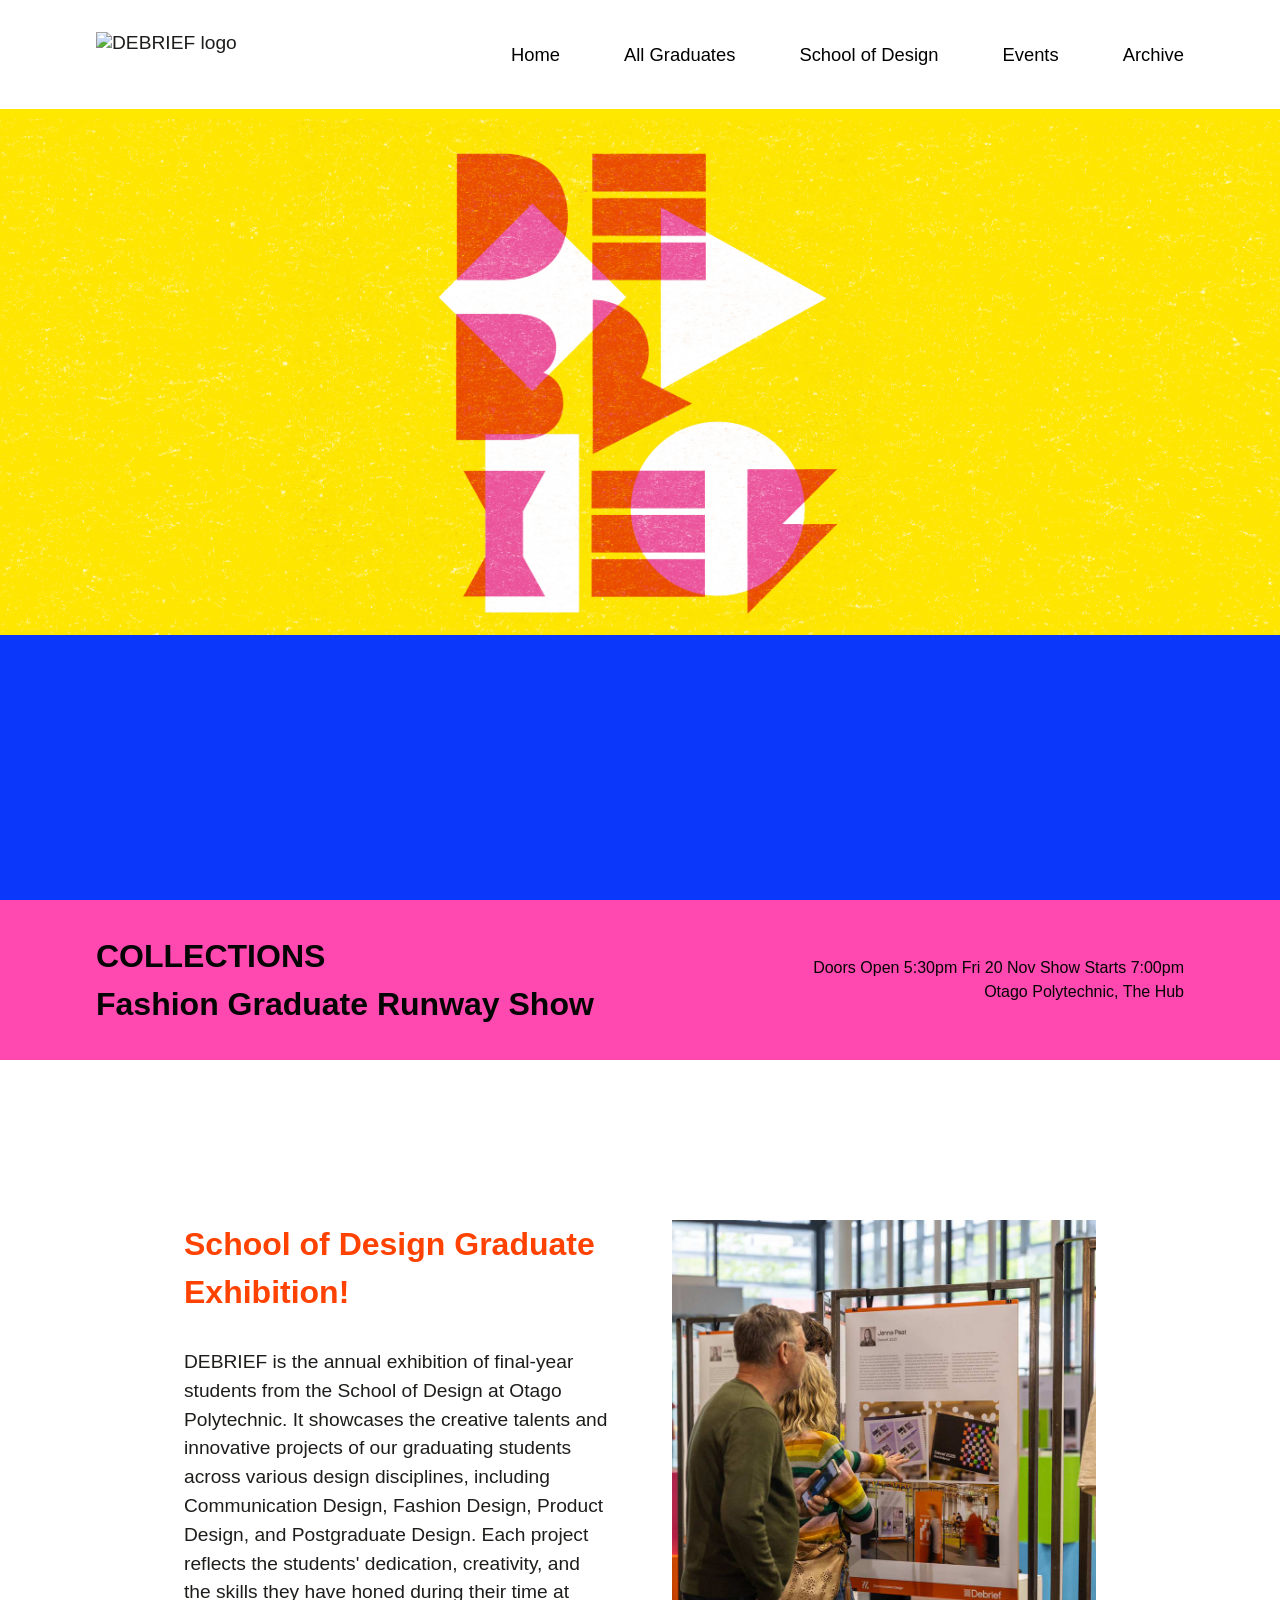
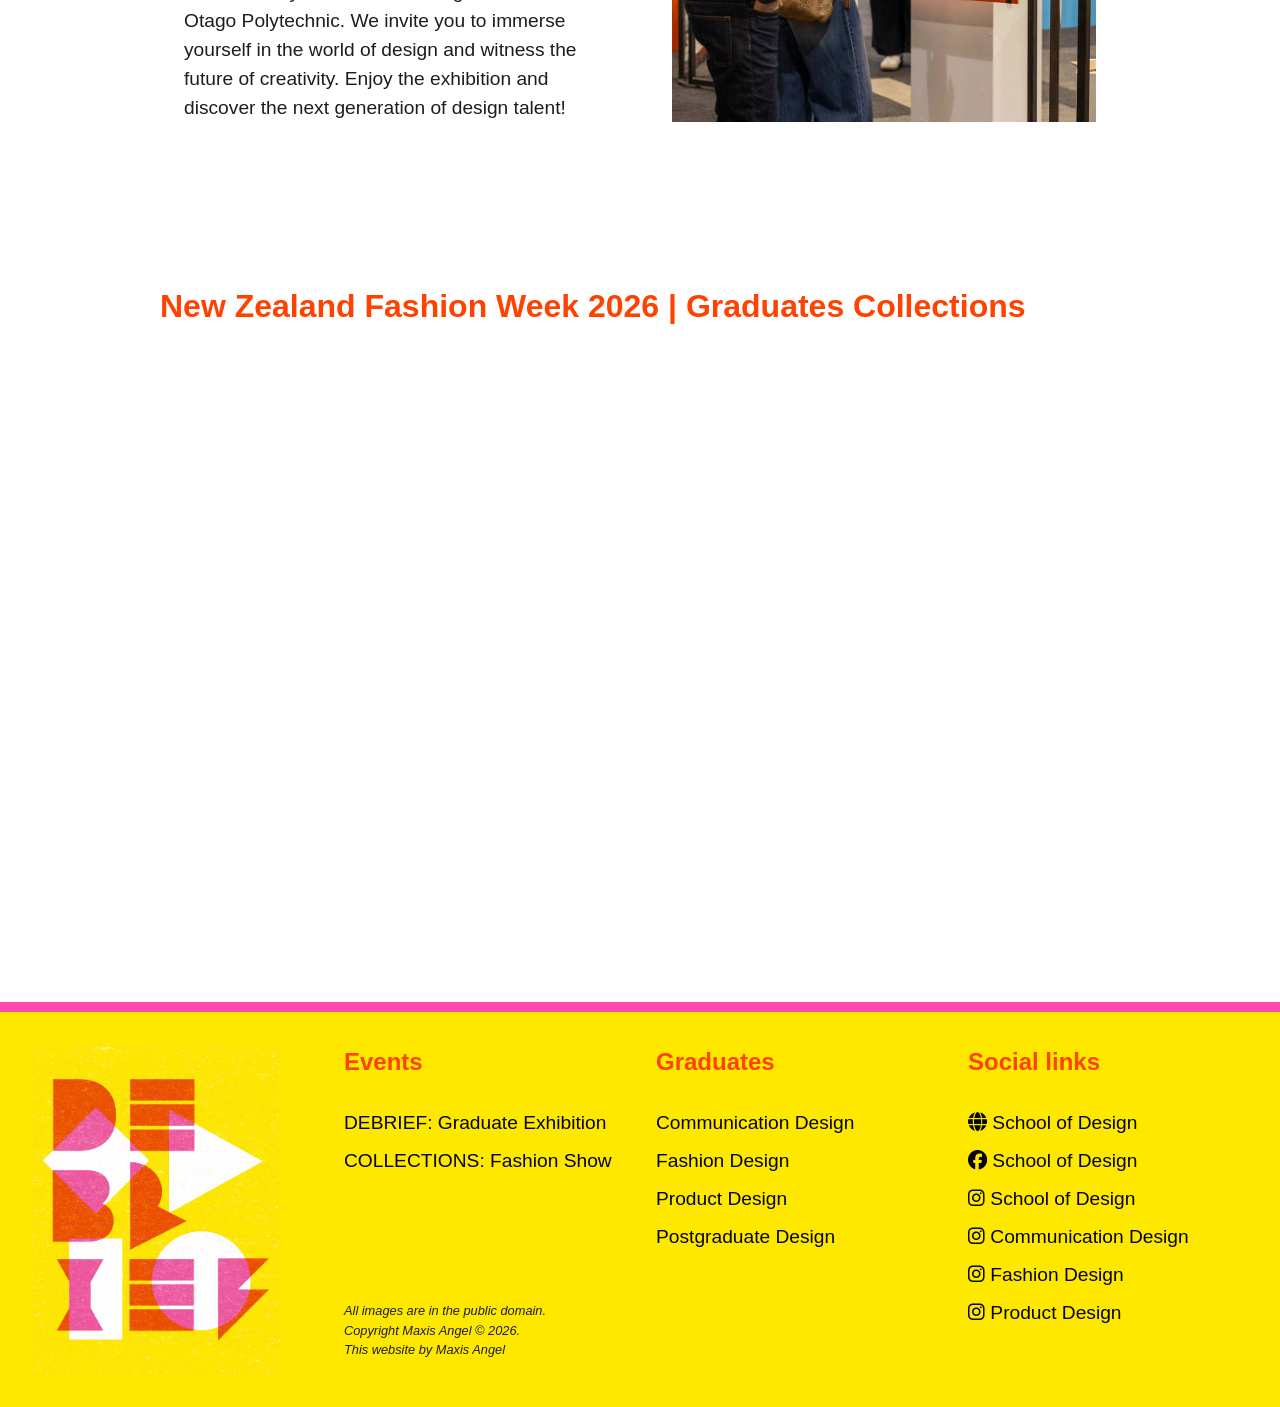
==== commit 19851dfe: "Update website layout and content" ====
--- a/collections.html
+++ b/collections.html
@@ -259,9 +259,10 @@
                 </article>
 
                 <article class="footer__menu">
-                    <h2>
-                        Events
-                    </h2>
+                    <button class="footer__dropdown" type="button">
+                        <h2>Events</h2>
+                        <span class="footer__arrow"></span>
+                    </button>
                     <ul class="footer__menu__list">
                         <li><a href="debrief.html">DEBRIEF: Graduate Exhibition</a></li>
                         <li><a href="collections.html">COLLECTIONS: Fashion Show</a></li>
@@ -276,9 +277,10 @@
                 </article>
 
                 <article class="footer__menu">
-                    <h2>
-                        Graduates
-                    </h2>
+                    <button class="footer__dropdown" type="button">
+                        <h2>Graduates</h2>
+                        <span class="footer__arrow"></span>
+                    </button>
                     <ul class="footer__menu__list">
                         <li><a href="students-communication.html">Communication Design</a></li>
                         <li><a href="students-fashion.html">Fashion Design</a></li>
@@ -288,9 +290,10 @@
                 </article>
 
                 <article class="footer__menu">
-                    <h2>
-                        Social links
-                    </h2>
+                    <button class="footer__dropdown" type="button">
+                        <h2>Social links</h2>
+                        <span class="footer__arrow"></span>
+                    </button>
                     <ul class="footer__menu__list">
                         <li><a href="https://www.op.ac.nz/schools/school-of-design" target="_blank"><i class="fa-solid fa-globe"></i> School of Design</a></li>
                         <li><a href="#" target="_blank"><i class="fa-brands fa-facebook"></i> School of Design</a></li>
@@ -317,4 +320,5 @@
             </p> -->
 
         </footer>
-    </body>+    </body>
+    </html>
--- a/stylesheet.css
+++ b/stylesheet.css
@@ -69,7 +69,7 @@
     line-height: 1.5;
     font-weight: 400; /* 400 is normal, 500 is medium, 600 is semi-bold, 700 is bold, */
     font-family: "Google Sans", sans-serif;
-    font-size: 1.2rem;
+    font-size: 1rem;
 }
 
 h3 {
@@ -341,36 +341,145 @@
     .topnav.responsive .dropdown-toggle .material-symbols-outlined {
         display: block;
         font-size: 1.5rem;
-    }
-
-    .topnav.responsive .dropdown-content {
-        display: none;
-        position: static;
-        min-width: 0;
-        max-height: none;
-        overflow: visible;
-        box-shadow: none;
-        border-radius: 0;
+        transition: transform 0.5s ease;
+    }
+
+
+/* ROTATE ARROW WHEN OPEN */
+
+.topnav.responsive .dropdown.open .dropdown-toggle .material-symbols-outlined {
+    transform: rotate(180deg);
+}
+
+.topnav.responsive .dropdown-content {
+    display: block;
+    position: static;
+    min-width: 0;
+
+    max-height: 0;
+    overflow: hidden;
+
+    opacity: 0;
+    pointer-events: none;
+
+    box-shadow: none;
+    border-radius: 0;
+    padding: 0 0 0 1rem;
+
+    background-color: transparent;
+
+    transition:
+        max-height 0.4s ease,
+        opacity 0.3s ease,
+        padding 0.4s ease;
+}
+
+
+    /* OPEN DROPDOWN */
+
+    .topnav.responsive .dropdown.open .dropdown-content {
+        max-height: 500px;
+
+        opacity: 1;
+        pointer-events: auto;
+
         padding: 0.25rem 0 0.5rem 1rem;
-        background-color: transparent;
-    }
-
-    .topnav.responsive .dropdown:hover .dropdown-content {
-        display: none;
-    }
-
-    .topnav.responsive .dropdown.open .dropdown-content {
-        display: block;
-    }
+    }
+
+
+    /* DROPDOWN LINKS */
 
     .topnav.responsive .dropdown-content a {
         display: block;
+
         padding: 0.4rem 0;
+
         font-size: 1rem;
         text-align: right;
-    }
-}
-
+
+        opacity: 0;
+        transform: translateY(-8px);
+
+        transition:
+            opacity 0.5s ease,
+            transform 0.5s ease;
+    }
+
+
+    /* OPEN LINK ANIMATION */
+
+    .topnav.responsive .dropdown.open .dropdown-content a {
+        opacity: 1;
+        transform: translateY(0);
+    }
+
+
+    /* STAGGER LINKS */
+
+    .topnav.responsive .dropdown.open .dropdown-content a:nth-child(1) {
+        transition-delay: 0.1s;
+    }
+
+    .topnav.responsive .dropdown.open .dropdown-content a:nth-child(2) {
+        transition-delay: 0.2s;
+    }
+
+    .topnav.responsive .dropdown.open .dropdown-content a:nth-child(3) {
+        transition-delay: 0.3s;
+    }
+
+    .topnav.responsive .dropdown.open .dropdown-content a:nth-child(4) {
+        transition-delay: 0.4s;
+    }
+
+    .topnav.responsive .dropdown.open .dropdown-content a:nth-child(5) {
+        transition-delay: 0.5s;
+    }
+
+    .topnav.responsive .dropdown.open .dropdown-content a:nth-child(6) {
+        transition-delay: 0.6s;
+    }
+
+        .topnav.responsive .dropdown.open .dropdown-content a:nth-child(7) {
+        transition-delay: 0.7s;
+    }
+
+    .topnav.responsive .dropdown.open .dropdown-content a:nth-child(8) {
+        transition-delay: 0.8s;
+    }
+
+    .topnav.responsive .dropdown.open .dropdown-content a:nth-child(9) {
+        transition-delay: 0.9s;
+    }
+
+    .topnav.responsive .dropdown.open .dropdown-content a:nth-child(10) {
+        transition-delay: 1.0s;
+    }
+
+    .topnav.responsive .dropdown.open .dropdown-content a:nth-child(11) {
+        transition-delay: 1.1s;
+    }
+
+    .topnav.responsive .dropdown.open .dropdown-content a:nth-child(12) {
+        transition-delay: 1.2s;
+    }
+
+        .topnav.responsive .dropdown.open .dropdown-content a:nth-child(13) {
+        transition-delay: 1.3s;
+    }
+
+    .topnav.responsive .dropdown.open .dropdown-content a:nth-child(14) {
+        transition-delay: 1.4s;
+    }
+
+    .topnav.responsive .dropdown.open .dropdown-content a:nth-child(15) {
+        transition-delay: 1.5s;
+    }
+
+    .topnav.responsive .dropdown.open .dropdown-content a:nth-child(16) {
+        transition-delay: 1.6s;
+    }
+}
 
 /* Second breakpoint */
 
@@ -438,10 +547,14 @@
   
 = = = = = = = = = = = = = = = = = = = = = = = = = = = = = = = = = */
 
+.carousel-section {
+    padding: 6rem 0rem;
+}
+
 .carousel-section .caption {
     background: var(--slide-out-menu-background);
     margin: 0;
-    padding: 10px;
+    padding: 2rem 0rem;
     text-align: center;
     color: var(--description-text-colour);
     font-size: .8rem;
@@ -452,210 +565,154 @@
 
 .carousel-cell {
     width: 100%;
-}
+    opacity: 0;
+    filter: blur(8px);
+    transition:
+        opacity 0.7s ease,
+        filter 0.7s ease;
+}
+
+.carousel-cell.is-selected {
+    opacity: 1;
+    filter: blur(0);
+}
+
 
 /* = = = = = = = = = = = = = = = = = = = = = = = = = = = = = = = = =
   
-    007.  PORTRAIT LAYOUT - for a grid of portrait format images
+    00.     DISCIPLINE EXPLORE (NARROW)
+            The title & button
   
 = = = = = = = = = = = = = = = = = = = = = = = = = = = = = = = = = */
 
-/* This sets the grid layout for the page. */
-@supports (display: grid) {
-    .portrait__grid {
-        display: grid;
-        grid-template-columns: repeat(4,1fr);
-        gap: 2rem;
-        margin: 2rem;
-    }
-}
-
-@media (max-width: 900px) {
-        .portrait__grid {
-            grid-template-columns: repeat(2, 1fr);
-            gap: 2rem;
-            margin: 2rem;
-            display: grid;
-        }
-    }
-
-/* This 'portrait' class is a container for the text and images */
-.portrait {
-    text-align: center;
-    background-color: var(--portrait-background);
-    border-radius: .4rem;
-    padding: 2rem 2rem 1.4rem 2rem;
-    transition: box-shadow .3s;
+
+.discipline-explore {
+    background-color: var(--footer-background);
+    color: var(--black-text);
+    width: 100vw;
+    margin-left: calc(-50vw + 50%);
+    /* This makes the CONTENT line up with main's 4rem padding */
+    padding: 6rem 10rem;
+    box-sizing: border-box;
+}
+
+@media screen and (max-width: 1500px) {
+    .discipline-explore {
+        padding-left: 4rem;
+        padding-right: 4rem;
+    }
+}
+
+@media screen and (max-width: 600px) {
+    .discipline-explore {
+        padding-left: 2rem;
+        padding-right: 2rem;
+    }
+}
+
+/* =================================
+   DISCIPLINE TITLE + ARROW
+   ALWAYS CLICKABLE
+================================= */
+
+.discipline-toggle {
+    display: inline-flex;
+    align-items: center;
+    gap: 2rem;
+
+    padding: 0;
+    border: none;
+    background: none;
+
+    text-align: left;
+    cursor: pointer;
+}
+
+/* Explore the Disciplines title — never underlined */
+
+.discipline-toggle h2 {
     text-decoration: none;
-    color: var(--dark-text);
-}
-
-.portrait:hover {
-    box-shadow: rgba(50, 50, 93, 0.5) 0px 13px 27px -5px, rgba(0, 0, 0, 0.5) 0px 8px 16px -8px;
-}
-
-.portrait__image {
-    width: 100%;
-}
-
-.portrait__name {
-    color: var(--dark-text);
-    font-weight: 400;
-    margin-top: .8rem;
-    margin-bottom: .4rem;
-}
-
-.portrait__description {
-    color: var(--dark-text);
-    font-weight: 400;
-    font-size: .7rem;
-    margin-bottom: 1rem;
-}
-
-/* *********************
-    Discipline Grid - REGULAR
-********************* */
-
-/* This sets the grid layout for the page. */
-@supports (display: grid) {
-    .discipline__grid {
-        display: grid;
-        grid-template-columns: repeat(4, minmax(0, 1fr));
-        gap: 2rem;
-        margin: 2rem;
-    }
-}
-
-
-/* Tablet / mobile */
-@media (max-width: 1170px) {
-    .discipline__grid {
-        grid-template-columns: 1fr;
-        gap: 1rem;
-        margin: 2rem;
-    }
-
-    .discipline {
-        display: grid;
-        grid-template-columns: 1fr 2fr;
-        align-items: center;
-        gap: 1.5rem;
-        text-align: left;
-    }
-
-    .discipline__image {
-        max-height: 150px;
-        width: auto;
-    }
-
-    .discipline__name {
-        margin: 0;
-    }
-}
-
-@media (max-width: 520px) {
-    .discipline__grid {
-        grid-template-columns: 1fr;
-        gap: 1rem;
-        margin: 2rem;
-    }
-
-    .discipline {
-        grid-template-columns: 1fr;
-        text-align: center;
-    }
-
-    .discipline__image {
-        width: 100%;
-        height: auto;
-        object-fit: contain;
-        display: block;
-        margin: 0 auto;
-    }
-
-    .discipline__name {
-        margin-top: .8rem;
-        margin-bottom: .4rem;
-    }
-}
-
-
-/* This 'discipline' class is a container for the text and images */
-.discipline {
-    text-align: center;
-    border-radius: .4rem;
-    padding: 2rem 2rem 1.4rem 2rem;
-    transition: box-shadow .3s;
-    text-decoration: none;
-    color: var(--dark-text);
-    min-width: 0;
-    box-sizing: border-box;
-}
-
-
-/* The :nth-child targets each discipline box to allow them to be different colours */
-.discipline:nth-child(1) {
-    background-color: var(--comms-green);
-}
-
-.discipline:nth-child(2) {
-    background-color: var(--fashion-blue);
-}
-
-.discipline:nth-child(3) {
-    background-color: var(--product-red);
-}
-
-.discipline:nth-child(4) {
-    background-color: var(--postgrad-purple);
-}
-
-
-.discipline:hover {
-    box-shadow: rgba(50, 50, 93, 0.5) 0px 13px 27px -5px,
-                rgba(0, 0, 0, 0.5) 0px 8px 16px -8px;
-}
-
-
-.discipline__name {
-    color: var(--dark-text);
-    font-weight: 400;
-    margin-top: .8rem;
-    margin-bottom: .4rem;
-}
-
-
-.discipline__description {
-    color: var(--dark-text);
-    font-weight: 400;
-    font-size: .7rem;
-    margin-bottom: 1rem;
-}
-
-/**********************
-    Discipline Grid - NARROW
-**********************/
-
-@supports (display: grid) {
-
-    /* =================================
+}
+
+
+/* Discipline names — underline on hover */
+
+.discipline,
+.discipline .discipline__name {
+    text-decoration: none !important;
+    font-weight: 400 !important;
+    font-size: 1.2rem !important;
+}
+
+.discipline .discipline__name:hover {
+    text-decoration: underline !important;
+}
+
+/* Arrow */
+
+.discipline-arrow {
+    flex-shrink: 0;
+
+    display: block;
+    width: 20px;
+    height: 20px;
+
+    border-right: 5px solid var(--orange-text);
+    border-bottom: 5px solid var(--orange-text);
+
+    transform: rotate(45deg);
+    transition: transform 0.5s ease;
+}
+
+.discipline-toggle.open .discipline-arrow {
+    transform: rotate(225deg);
+}
+
+/* =================================
        DESKTOP — 4 boxes in one row
     ================================= */
 
-    .discipline__grid__narrow {
-        display: none;
-        grid-template-columns: repeat(4, minmax(0, 1fr));
-        gap: 2rem;
-        margin: 2rem;
-    }
-
-    /* Show grid when opened */
-    .discipline__grid__narrow.open {
-        display: grid;
-    }
+@supports (display: grid) {
+
+/* =================================
+   DISCIPLINE DROPDOWN ANIMATION
+================================= */
+
+.discipline__grid {
+    display: grid;
+    grid-template-columns: repeat(4, minmax(0, 1fr));
+    gap: 2rem;
+
+    max-height: 0;
+    margin: 0;
+    overflow: hidden;
+    opacity: 0;
+    pointer-events: none;
+
+    transition:
+        max-height 0.4s ease,
+        opacity 0.3s ease,
+        margin 0.4s ease;
+}
+
+.discipline__grid.open {
+    max-height: 1000px;
+    margin: 2rem 0;
+    opacity: 1;
+    pointer-events: auto;
+}
+
+
+
+/* INDIVIDUAL DISCIPLINE ANIMATION */
+
+.discipline__grid.open .discipline {
+    opacity: 1;
+    transform: translateY(0);
+}
 
     /* Image + name side-by-side inside each box */
-    .discipline_narrow {
+    .discipline {
         display: grid;
         grid-template-columns: 1fr 2fr;
         align-items: center;
@@ -663,15 +720,23 @@
         border-radius: .4rem;
         color: var(--black-text);
         padding: 1rem 2rem;
-    }
-
-    .discipline__image_narrow {
-        width: 100%;
-        height: auto;
+
+         opacity: 0;
+        transform: translateY(-8px);
+
+        transition:
+            opacity 0.5s ease,
+            transform 0.5s ease;
+    }
+
+    .discipline__image {
+        width: 50px;
+        height: 50px;
+        object-fit: contain;
         display: block;
     }
 
-    .discipline_narrow .discipline__name_narrow {
+    .discipline .discipline__name {
         color: var(--black-text);
         font-weight: 500;
         font-size: 1.5rem;
@@ -681,87 +746,53 @@
 }
 
 
-/* =================================
-   DISCIPLINE TITLE + ARROW
-   ALWAYS CLICKABLE
-================================= */
-
-.discipline-toggle {
-    display: inline-flex;
-    align-items: center;
-    justify-content: flex-start;
-    gap: .6rem;
-
-    border: none;
-    background: none;
-    padding: 0;
-
-    font-family: inherit;
-    font-size: inherit;
-    text-align: left;
-
-    cursor: pointer;
-}
-
-
-/* Title */
-.discipline-toggle__title {
-    display: block;
-}
-
-
-/* Arrow */
-.discipline-arrow {
-    display: inline-flex;
-    align-items: center;
-    justify-content: center;
-
-    font-family: Arial, sans-serif;
-    font-size: 2rem;
-    font-weight: 900;
-    line-height: 1;
-
-    height: 1em;
-    width: 1em;
-
-    transform: translateY(-0.05em);
-
-    transition: transform .2s ease;
-}
-
-
-/* Open state */
-.discipline-toggle.open .discipline-arrow {
-    transform: translateY(-0.05em) rotate(180deg);
-}
-
-
+.discipline__grid.open .discipline:nth-child(1) {
+    transition-delay: 0.1s;
+}
+
+.discipline__grid.open .discipline:nth-child(2) {
+    transition-delay: 0.2s;
+}
+
+.discipline__grid.open .discipline:nth-child(3) {
+    transition-delay: 0.3s;
+}
+
+.discipline__grid.open .discipline:nth-child(4) {
+    transition-delay: 0.4s;
+}
 
 /* =================================
    BELOW 1600px
    Single-column dropdown
 ================================= */
 
-@media (max-width: 1600px) {
-
-    .discipline__grid__narrow.open {
-        grid-template-columns: 1fr;
+@media (max-width: 1300px) {
+
+    .discipline__grid.open {
+        grid-template-columns: repeat(2, minmax(0, 1fr));
         gap: 1rem;
-        margin: 1rem 2rem 2rem;
-    }
-
-    .discipline_narrow {
-        grid-template-columns: 1fr 2fr;
+        margin: 1rem 0 2rem;
+        width: 100%;
+    }
+
+    .discipline {
+        min-width: 0;
+        grid-template-columns: minmax(0, 1fr) minmax(0, 2fr);
         text-align: left;
-    }
-
-    .discipline__image_narrow {
-        max-height: 150px;
+        box-sizing: border-box;
+    }
+
+    .discipline__image {
+        max-width: 50px;
+        max-height: 50px;
         width: auto;
-    }
-
-    .discipline__name_narrow {
+        height: auto;
+    }
+
+    .discipline__name {
         margin: 0;
+        min-width: 0;
     }
 }
 
@@ -770,30 +801,33 @@
    MOBILE — 520px AND BELOW
 ================================= */
 
-@media (max-width: 520px) {
-
-    .discipline__grid__narrow.open {
+@media (max-width: 745px) {
+
+    .discipline__grid.open {
         grid-template-columns: 1fr;
         gap: 1rem;
-        margin: 2rem;
-    }
-
-    .discipline_narrow {
-        grid-template-columns: 1fr;
+        margin: 2rem 0;
+        width: 100%;
+    }
+
+    .discipline {
+        grid-template-columns: 1fr 2fr;
         text-align: center;
-    }
-
-    .discipline__image_narrow {
-        width: 100%;
-        height: auto;
+        min-width: 0;
+    }
+
+    .discipline__image {
+        width: 50px;
+        height: 50px;
+        max-width: 100%;
         object-fit: contain;
-        display: block;
         margin: 0 auto;
     }
 
-    .discipline__name_narrow {
+    .discipline__name {
         margin-top: .8rem;
         margin-bottom: .4rem;
+        overflow-wrap: break-word;
     }
 }
 
@@ -802,21 +836,117 @@
    DISCIPLINE COLOURS
 ================================= */
 
-.discipline_narrow:nth-child(1) {
+.discipline:nth-child(1) {
     background-color: var(--comms-green);
 }
 
-.discipline_narrow:nth-child(2) {
+.discipline:nth-child(2) {
     background-color: var(--fashion-blue);
 }
 
-.discipline_narrow:nth-child(3) {
+.discipline:nth-child(3) {
     background-color: var(--product-red);
 }
 
-.discipline_narrow:nth-child(4) {
+.discipline:nth-child(4) {
     background-color: var(--postgrad-purple);
 }
+
+
+/* = = = = = = = = = = = = = = = = = = = = = = = = = = = = = = = = =
+  
+    Project description (above masonry)
+  
+= = = = = = = = = = = = = = = = = = = = = = = = = = = = = = = = = */
+
+.project-info {
+    display: grid;
+    grid-template-columns: 1fr 1fr;
+    gap: 4rem;
+    align-items: center;
+    padding-bottom: 4rem;
+    padding-top: 15rem;
+    order: 1;
+}
+
+.project-info__title {
+    display: flex;
+    flex-direction: column;
+    gap: 1rem;
+}
+
+.project-info h2,
+.project-info h3,
+.project-info p {
+    margin: 0;
+}
+
+
+/* = = = = = = = = = = = = = = = = = = = = = = = = = = = = = = = = =
+  
+    Different image layout (Individual Project page)
+  
+= = = = = = = = = = = = = = = = = = = = = = = = = = = = = = = = = */
+
+.project-content {
+    width: 100%;
+    display: flex;
+    flex-direction: column;
+}
+
+/* DESKTOP — project info first, hero image underneath */
+
+.project-info {
+    order: 1;
+}
+
+.portfolio-hero-image {
+    order: 2;
+    padding: 4rem 0rem;
+}
+
+
+/* FULL WIDTH IMAGE */
+
+.image-full {
+    width: 100%;
+    padding-bottom: 4rem;
+}
+
+.image-full img {
+    display: block;
+    width: 100%;
+    height: auto;
+}
+
+
+/* TWO HALF WIDTH IMAGES */
+
+.image-half {
+    display: grid;
+    grid-template-columns: 1fr 1fr;
+    width: 100%;
+    padding-bottom: 4rem;
+    column-gap: 4rem;
+}
+
+.image-half img {
+    display: block;
+    width: 100%;
+    height: auto;
+}
+
+
+
+/* = = = = = = = = = = = = = = = = = = = = = = = = = = = = = = = = =
+  
+    HERO IMAGE 
+  
+= = = = = = = = = = = = = = = = = = = = = = = = = = = = = = = = = */
+
+    .portfolio-hero-image {
+        padding: 4rem 0rem;
+    }
 
 /* = = = = = = = = = = = = = = = = = = = = = = = = = = = = = = = = =
   
@@ -827,6 +957,7 @@
 .grid--masonry {
     columns: 2;
     column-gap: 4rem;
+    order: 3;
 }
 
 .grid--masonry > * {
@@ -849,6 +980,13 @@
         columns: 2;
         column-gap: 2rem;
     }
+
+    .project-info {
+        display: grid;
+        grid-template-columns: 1fr;
+        column-gap: 0;
+        padding-top: 6rem;
+    }
 }
 
 @media screen and (max-width: 600px) {
@@ -857,235 +995,317 @@
         columns: 1;
         column-gap: 2rem;
     }
+
+    .image-half {
+        grid-template-columns: 1fr;
+    }
+
+    .project-text {
+        padding: 4rem 2rem;
+    }
+
+    .portfolio-hero-image {
+        order: 1;
+        margin-top: 4rem;
+        padding-bottom: 4rem;
+    }
+
+    .project-info {
+        order: 2;
+        padding-top: 0rem;
+    }
 }
 
 
 /* = = = = = = = = = = = = = = = = = = = = = = = = = = = = = = = = =
   
-    Different image layout (Individual Project page)
+    STUDENT INFORMATION SECTION (Individual Portfolio page)
   
 = = = = = = = = = = = = = = = = = = = = = = = = = = = = = = = = = */
 
-.project-content {
-    width: 100%;
-}
-
-/* FULL WIDTH IMAGE */
-
-.image-full {
-    width: 100%;
-    padding-bottom: 4rem;
-}
-
-.image-full img {
-    display: block;
-    width: 100%;
-    height: auto;
-}
-
-
-/* TWO HALF WIDTH IMAGES */
-
-.image-half {
+.student-info-sn {
+    padding: 15rem 0rem 8rem 0rem;
     display: grid;
     grid-template-columns: 1fr 1fr;
-    width: 100%;
-    padding-bottom: 4rem;
     column-gap: 4rem;
-}
-
-.image-half img {
-    display: block;
-    width: 100%;
-    height: auto;
-}
-
-@media screen and (max-width: 600px) {
-
-    .image-half {
+    row-gap: 0rem;
+}
+
+@media screen and (max-width: 765px) {
+    .student-info-sn {
         grid-template-columns: 1fr;
-    }
-
-    .project-text {
-        padding: 4rem 2rem;
-    }
-
+        margin-top: 5rem;
+    }
+
+    .student-info-sn {
+        grid-template-columns: 1fr;
+        padding: 4rem 0rem;
+    }
 }
 
 
 /* = = = = = = = = = = = = = = = = = = = = = = = = = = = = = = = = =
   
-    Lightbox
+    TESTING OTHER - STUDENT NAME FIRST
   
 = = = = = = = = = = = = = = = = = = = = = = = = = = = = = = = = = */
 
-/* =========================================
-   LIGHTBOX
-========================================= */
-
-.lightbox {
-    position: fixed;
-    inset: 0;
-    z-index: 9999;
-
-    display: none;
-    align-items: center;
-    justify-content: center;
-
-    background: rgba(0, 0, 0, 0.95);
-
-    padding: 2rem;
-}
-
-.lightbox.active {
-    display: flex;
-}
-
-
-/* IMAGE */
-
-.lightbox-image {
-    max-width: 90vw;
-    max-height: 90vh;
-
-    width: auto;
-    height: auto;
-
-    object-fit: contain;
-}
-
-
-/* CLOSE BUTTON */
-
-.lightbox-close {
-    position: absolute;
-
-    top: 2rem;
-    right: 2rem;
-
-    border: none;
-    background: none;
-
-    color: white;
-
-    font-size: 3rem;
-    line-height: 1;
-
-    cursor: pointer;
-
-    z-index: 2;
-}
-
-
-/* ARROWS */
-
-.lightbox-arrow {
-    position: absolute;
-
-    top: 50%;
-    transform: translateY(-50%);
-
-    border: none;
-    background: none;
-
-    color: white;
-
-    font-size: 3rem;
-
-    cursor: pointer;
-
-    padding: 2rem;
-
-    z-index: 2;
-}
-
-.lightbox-prev {
-    left: 1rem;
-}
-
-.lightbox-next {
-    right: 1rem;
-}
-
-
-/* MAKE PROJECT IMAGES CLICKABLE */
-
-.image-full img,
-.image-half img {
-    cursor: pointer;
-}
-
-
-/* MOBILE */
-
-@media screen and (max-width: 600px) {
-
-    .lightbox {
-        padding: 1rem;
-    }
-
-    .lightbox-image {
-        max-width: 100%;
-        max-height: 85vh;
-    }
-
-    .lightbox-arrow {
-        font-size: 2rem;
-        padding: 1rem;
-    }
-
-    .lightbox-prev {
-        left: 0;
-    }
-
-    .lightbox-next {
-        right: 0;
-    }
-
-    .lightbox-close {
-        top: 1rem;
-        right: 1rem;
-        font-size: 2.5rem;
-    }
-
-}
-
-
-/* = = = = = = = = = = = = = = = = = = = = = = = = = = = = = = = = =
-  
-    Project description (above masonry)
-  
-= = = = = = = = = = = = = = = = = = = = = = = = = = = = = = = = = */
-
-.project-info {
+.project-info-sn {
     display: grid;
     grid-template-columns: 1fr 1fr;
     gap: 4rem;
     align-items: center;
     padding-bottom: 4rem;
-    padding-top: 15rem;
-}
-
-.project-info__title {
+    padding-top: 4rem;
+    order: 1;
+}
+
+.project-info__title-sn {
     display: flex;
     flex-direction: column;
     gap: 1rem;
 }
 
-.project-info h2,
-.project-info h3,
-.project-info p {
+.project-info-sn h2,
+.project-info-sn h3,
+.project-info-sn p {
     margin: 0;
 }
 
+
+/* = = = = = = = = = = = = = = = = = = = = = = = = = = = = = = = = =
+  
+    Different image layout (Individual Project page)
+  
+= = = = = = = = = = = = = = = = = = = = = = = = = = = = = = = = = */
+
+.project-content-sn {
+    width: 100%;
+    display: flex;
+    flex-direction: column;
+}
+
+/* DESKTOP — project info first, hero image underneath */
+
+.project-info-sn {
+    order: 1;
+}
+
+.portfolio-hero-image-sn {
+    order: 2;
+    padding: 0rem 0rem;
+}
+
+
+/* = = = = = = = = = = = = = = = = = = = = = = = = = = = = = = = = =
+  
+    HERO IMAGE 
+  
+= = = = = = = = = = = = = = = = = = = = = = = = = = = = = = = = = */
+
+/* = = = = = = = = = = = = = = = = = = = = = = = = = = = = = = = = =
+  
+    009.  MASONRY LAYOUT - for a mix of landscape and portrait format images
+  
+= = = = = = = = = = = = = = = = = = = = = = = = = = = = = = = = = */
+
+.grid--masonry-sn {
+    columns: 2;
+    column-gap: 4rem;
+    order: 3;
+    padding-bottom: 4rem;
+}
+
+.grid--masonry-sn > * {
+    width: 100%;
+}
+
+.grid--masonry-sn img {
+    width: 100%;
+    height: auto;
+    display: block;
+    border-radius: 4px;
+    margin-bottom: 4rem;
+    break-inside: avoid;
+    cursor: pointer;
+}
+
 @media screen and (max-width: 1170px) {
 
-    .project-info {
+    .grid--masonry-sn {
+        columns: 2;
+        column-gap: 2rem;
+    }
+
+    .project-info-sn {
         display: grid;
         grid-template-columns: 1fr;
         column-gap: 0;
         padding-top: 6rem;
     }
+}
+
+@media screen and (max-width: 600px) {
+
+    .grid--masonry-sn {
+        columns: 1;
+        column-gap: 2rem;
+    }
+
+    .image-half-sn {
+        grid-template-columns: 1fr;
+    }
+
+    .project-text-sn {
+        padding: 4rem 2rem;
+    }
+
+    .portfolio-hero-image-sn {
+        margin-top: 4rem;
+    }
+
+    .project-info-sn {
+        padding-top: 0rem;
+    }
+}
+
+
+
+/* = = = = = = = = = = = = = = = = = = = = = = = = = = = = = = = = =
+  
+    Lightbox
+  
+= = = = = = = = = = = = = = = = = = = = = = = = = = = = = = = = = */
+
+/* =========================================
+   LIGHTBOX
+========================================= */
+
+.lightbox {
+    position: fixed;
+    inset: 0;
+    z-index: 9999;
+
+    display: none;
+    align-items: center;
+    justify-content: center;
+
+    background: rgba(0, 0, 0, 0.95);
+
+    padding: 2rem;
+}
+
+.lightbox.active {
+    display: flex;
+}
+
+
+/* IMAGE */
+
+.lightbox-image {
+    max-width: 90vw;
+    max-height: 90vh;
+
+    width: auto;
+    height: auto;
+
+    object-fit: contain;
+}
+
+
+/* CLOSE BUTTON */
+
+.lightbox-close {
+    position: absolute;
+
+    top: 2rem;
+    right: 2rem;
+
+    border: none;
+    background: none;
+
+    color: white;
+
+    font-size: 3rem;
+    line-height: 1;
+
+    cursor: pointer;
+
+    z-index: 2;
+}
+
+
+/* ARROWS */
+
+.lightbox-arrow {
+    position: absolute;
+
+    top: 50%;
+    transform: translateY(-50%);
+
+    border: none;
+    background: none;
+
+    color: white;
+
+    font-size: 3rem;
+
+    cursor: pointer;
+
+    padding: 2rem;
+
+    z-index: 2;
+}
+
+.lightbox-prev {
+    left: 1rem;
+}
+
+.lightbox-next {
+    right: 1rem;
+}
+
+
+/* MAKE PROJECT IMAGES CLICKABLE */
+
+.image-full img,
+.image-half img {
+    cursor: pointer;
+}
+
+
+/* MOBILE */
+
+@media screen and (max-width: 600px) {
+
+    .lightbox {
+        padding: 1rem;
+    }
+
+    .lightbox-image {
+        max-width: 100%;
+        max-height: 85vh;
+    }
+
+    .lightbox-arrow {
+        font-size: 2rem;
+        padding: 1rem;
+    }
+
+    .lightbox-prev {
+        left: 0;
+    }
+
+    .lightbox-next {
+        right: 0;
+    }
+
+    .lightbox-close {
+        top: 1rem;
+        right: 1rem;
+        font-size: 2.5rem;
+    }
+
 }
 
 /* = = = = = = = = = = = = = = = = = = = = = = = = = = = = = = = = =
@@ -1135,7 +1355,16 @@
     list-style: none;
     display: grid;
     grid-template-columns: 1fr 1fr;
-    gap: 1rem 3rem;
+    gap: 1rem 2rem;
+}
+
+.student-contacts a {
+    text-decoration: none;
+    color: var(--black-text);
+}
+
+.student-contacts a:hover {
+    text-decoration: underline;
 }
 
 .student-description {
@@ -1685,8 +1914,17 @@
 }
 
 .footer__image__logo {
-    max-height: 300px;
+    max-width: 100%;
+    max-height: 500px;
     width: auto;
+    height: auto;
+    display: block;
+}
+
+.footer-grid article:first-child {
+    min-width: 0;
+    padding-right: 2rem;
+    box-sizing: border-box;
 }
 
 ul.footer__menu__list {
@@ -1736,7 +1974,6 @@
     FOOTER MEDIA QUERIES
    ********************* */
 
-/* Max width 1120px or 70rem */
 @media screen and (max-width: 1120px) {
     .footer-grid {
         grid-template-columns: repeat(auto-fit, minmax(6.25rem, 1fr));
@@ -1751,13 +1988,56 @@
     }
 }
 
+
+/* *********************
+    FOOTER DROPDOWN BASE
+   ********************* */
+
+.footer__dropdown {
+    display: flex;
+    align-items: center;
+    justify-content: space-between;
+
+    width: 100%;
+
+    padding: 0;
+    border: none;
+    background: none;
+
+    text-align: left;
+}
+
+.footer__dropdown h2 {
+    margin-bottom: 2rem;
+    font-size: 1.5rem;
+}
+
+.footer__arrow {
+    display: none;
+}
+
+
+/* *********************
+    FOOTER — 877px
+   ********************* */
+
 @media screen and (max-width: 877px) {
+
+    /* FOOTER GRID */
+
     .footer-grid {
         grid-template-columns: 1fr 1fr;
+
         grid-template-areas:
             "logo social"
-            "events graduates";
-        margin-bottom: 2rem;
+            "logo graduates"
+            "logo events";
+
+        gap: 0rem;
+    }
+
+    .footer__image__logo {
+        max-height: 300px;
     }
 
     .footer-grid article:nth-child(1) {
@@ -1768,157 +2048,149 @@
         grid-area: events;
     }
 
+    .footer-grid article:nth-child(3) {
+        grid-area: graduates;
+    }
+
     .footer-grid article:nth-child(4) {
         grid-area: social;
     }
 
-    .footer-grid article:nth-child(3) {
-        grid-area: graduates;
-    }
-
-    .footer__menu {
-        padding: 0;
-    }
-
-    footer p {
-        font-size: 1rem;
-        margin-bottom: 2rem;
-    }
-}
+
+    /* DROPDOWN */
+
+    .footer__dropdown {
+        cursor: pointer;
+    }
+
+    .footer__dropdown h2 {
+        margin-bottom: 0;
+    }
+
+
+    /* ARROW */
+
+    .footer__arrow {
+        display: block;
+
+        width: 15px;
+        height: 15px;
+
+        border-right: 5px solid var(--orange-text);
+        border-bottom: 5px solid var(--orange-text);
+
+        transform: rotate(45deg);
+        transition: transform 0.5s ease;
+    }
+
+
+    /* LINKS */
+
+    .footer__menu__list {
+        max-height: 0;
+        overflow: hidden;
+        opacity: 0;
+        pointer-events: none;
+
+        transition:
+            max-height 0.4s ease,
+            opacity 0.3s ease;
+    }
+
+    .footer__menu.open .footer__menu__list {
+        max-height: 500px;
+        opacity: 1;
+        pointer-events: auto;
+    }
+
+
+    /* INDIVIDUAL LINK ANIMATION */
+
+    .footer__menu__list li {
+        opacity: 0;
+        transform: translateY(-8px);
+
+        transition:
+            opacity 0.5s ease,
+            transform 0.5s ease;
+    }
+
+    .footer__menu.open .footer__menu__list li {
+        opacity: 1;
+        transform: translateY(0);
+    }
+
+
+    /* STAGGER */
+
+    .footer__menu.open .footer__menu__list li:nth-child(1) {
+        transition-delay: 0.1s;
+    }
+
+    .footer__menu.open .footer__menu__list li:nth-child(2) {
+        transition-delay: 0.2s;
+    }
+
+    .footer__menu.open .footer__menu__list li:nth-child(3) {
+        transition-delay: 0.3s;
+    }
+
+    .footer__menu.open .footer__menu__list li:nth-child(4) {
+        transition-delay: 0.4s;
+    }
+
+    .footer__menu.open .footer__menu__list li:nth-child(5) {
+        transition-delay: 0.5s;
+    }
+
+    .footer__menu.open .footer__menu__list li:nth-child(6) {
+        transition-delay: 0.6s;
+    }
+
+
+    /* ARROW ROTATION */
+
+    .footer__menu.open .footer__arrow {
+        transform: rotate(225deg);
+    }
+}
+
+
+/* *********************
+    FOOTER — 450px
+   ********************* */
 
 @media screen and (max-width: 450px) {
+
     .footer-grid {
         grid-template-columns: 1fr;
+
         grid-template-areas:
             "logo"
             "social"
             "graduates"
             "events";
-    }
-}
-
-/* *********************
-    FOOTER DROPDOWN
-   ********************* */
-
-/* *********************
-    FOOTER DROPDOWN
-   ********************* */
-
-.footer__dropdown {
-    display: flex;
-    align-items: center;
-    justify-content: space-between;
-
-    width: 100%;
-
-    padding: 0;
-    border: none;
-    background: none;
-
-    text-align: left;
-}
-
-.footer__dropdown h2 {
-    margin-bottom: 2rem;
-}
-
-.footer__arrow {
-    display: none;
-}
-
-
-@media screen and (max-width: 450px) {
-
-    .footer__dropdown {
-        cursor: pointer;
-    }
-
-    .footer__dropdown h2 {
-        margin-bottom: 0rem;
-    }
-
-    /* ARROW */
-
-    .footer__arrow {
-        display: block;
-
-        width: 12px;
-        height: 12px;
-
-        border-right: 3px solid var(--orange-text);
-        border-bottom: 3px solid var(--orange-text);
-
-        transform: rotate(45deg);
-        transition: transform 0.5s ease;
-    }
-
-    /* LINKS */
-
-    .footer__menu__list {
-        max-height: 0;
-        overflow: hidden;
-        opacity: 0;
-
-        pointer-events: none;
-
-        transition: max-height 0.4s ease;
-    }
-
-    .footer__menu.open .footer__menu__list {
-        max-height: 500px;
-        opacity: 1;
-        pointer-events: auto;
-    }
-
-    /* INDIVIDUAL LINK ANIMATION */
-
-    .footer__menu__list li {
-        opacity: 0;
-        transform: translateY(-8px);
-
-        transition:
-            opacity 0.25s ease,
-            transform 0.25s ease;
-    }
-
-    .footer__menu.open .footer__menu__list li {
-        opacity: 1;
-        transform: translateY(0);
-    }
-
-    /* STAGGER EACH LINK */
-
-    .footer__menu.open .footer__menu__list li:nth-child(1) {
-        transition-delay: 0.05s;
-    }
-
-    .footer__menu.open .footer__menu__list li:nth-child(2) {
-        transition-delay: 0.1s;
-    }
-
-    .footer__menu.open .footer__menu__list li:nth-child(3) {
-        transition-delay: 0.15s;
-    }
-
-    .footer__menu.open .footer__menu__list li:nth-child(4) {
-        transition-delay: 0.2s;
-    }
-
-    .footer__menu.open .footer__menu__list li:nth-child(5) {
-        transition-delay: 0.25s;
-    }
-
-    .footer__menu.open .footer__menu__list li:nth-child(6) {
-        transition-delay: 0.3s;
-    }
-
-    /* ARROW ROTATION */
-
-    .footer__menu.open .footer__arrow {
-        transform: rotate(225deg);
-    }
-}
+
+        gap: 0;
+    }
+
+    .footer-grid article:nth-child(1) {
+        grid-area: logo;
+    }
+
+    .footer-grid article:nth-child(2) {
+        grid-area: events;
+    }
+
+    .footer-grid article:nth-child(3) {
+        grid-area: graduates;
+    }
+
+    .footer-grid article:nth-child(4) {
+        grid-area: social;
+    }
+}
+
 
 /* = = =   E N D   O F   T H E   C S S  = = = */
 
@@ -2010,10 +2282,6 @@
   
 = = = = = = = = = = = = = = = = = = = = = = = = = = = = = = = = */
 
-.discipline-OP-video {
-    padding: 10rem 0rem;
-}
-
 .discipline-OP-video h2 {
     color: var(--orange-text);
     padding-bottom: 2rem;
@@ -2035,8 +2303,9 @@
 }
 
 .youtube-video {
+    aspect-ratio: 20 / 10;
     width: 100%;
-    aspect-ratio: 16 / 9;
+    margin: 0 auto;
 }
 
 #walkthrough-video {
@@ -2048,12 +2317,11 @@
 
 .coloured-block-section {
     background-color: var(--footer-background);
-    /* padding: 6rem; */
     color: var(--black-text);
     width: 100vw;
     margin-left: calc(-50vw + 50%);
     /* This makes the CONTENT line up with main's 4rem padding */
-    padding: 5rem 10rem;
+    padding: 6rem 10rem;
     box-sizing: border-box;
 }
 
@@ -2118,6 +2386,16 @@
     .image-block-title h1 {
         line-height: 1.2;
     }
+}
+
+@media screen and (max-width: 600px) {
+
+    .image-block-title h1 {
+        width: 95%;
+        max-width: none;
+        text-align: center;
+    }
+
 }
 
 /* *********************
@@ -2172,6 +2450,51 @@
     object-fit: cover;
     object-position: center;
     display: block;
+}
+
+
+.event-poster {
+    display: grid;
+    grid-template-columns: 1fr 1fr;
+    gap: 4rem;
+    align-items: center;
+    min-height: calc(100vh - 118px);
+    padding: 6rem 0rem 2rem 0rem;
+}
+
+/* TEXT */
+
+.event-poster-text {
+    display: flex;
+    flex-direction: column;
+    gap: 1rem;
+}
+
+.event-poster-text h2,
+.event-poster-text h3,
+.event-poster-text p {
+    margin: 0;
+}
+
+.event-poster-text h2 {
+    color: var(--orange-text);
+}
+
+/* POSTER */
+
+.event-poster-image {
+    display: flex;
+    justify-content: center;
+    align-items: center;
+    height: calc(100vh - 118px);
+}
+
+.event-poster-image img {
+    max-width: 100%;
+    max-height: calc(100vh - 118px);
+    width: auto;
+    height: auto;
+    object-fit: contain;
 }
 
 
@@ -2442,7 +2765,7 @@
     .event-grid {
         display: grid;
         grid-template-columns: repeat(2, 1fr);
-        gap: 3rem 4rem;
+        gap: 2rem 10rem;
 
         width: min(95%, 70em);
         margin-inline: auto;
@@ -2475,7 +2798,7 @@
         grid-column: 1 / -1;
 
         width: 100%;
-        aspect-ratio: 1 / 1;
+        height: 100%;
 
         object-fit: cover;
         display: block;
